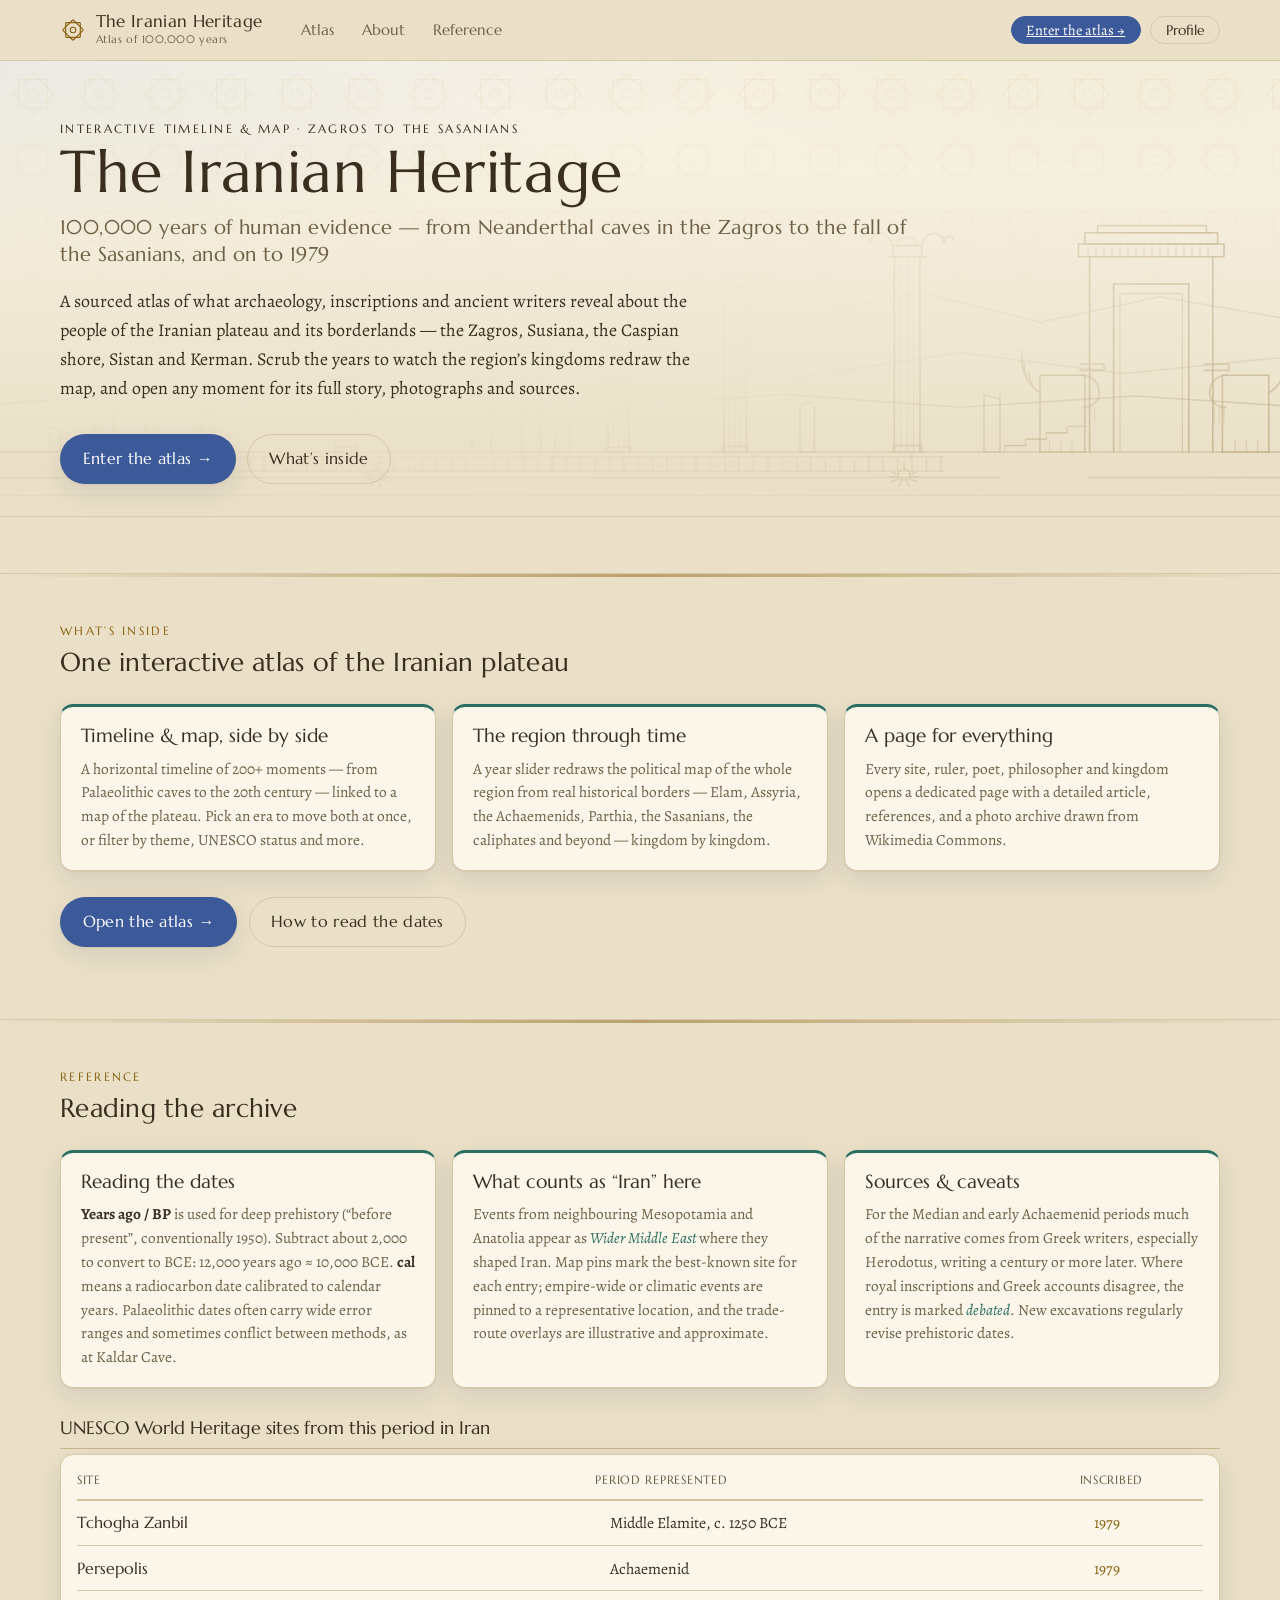
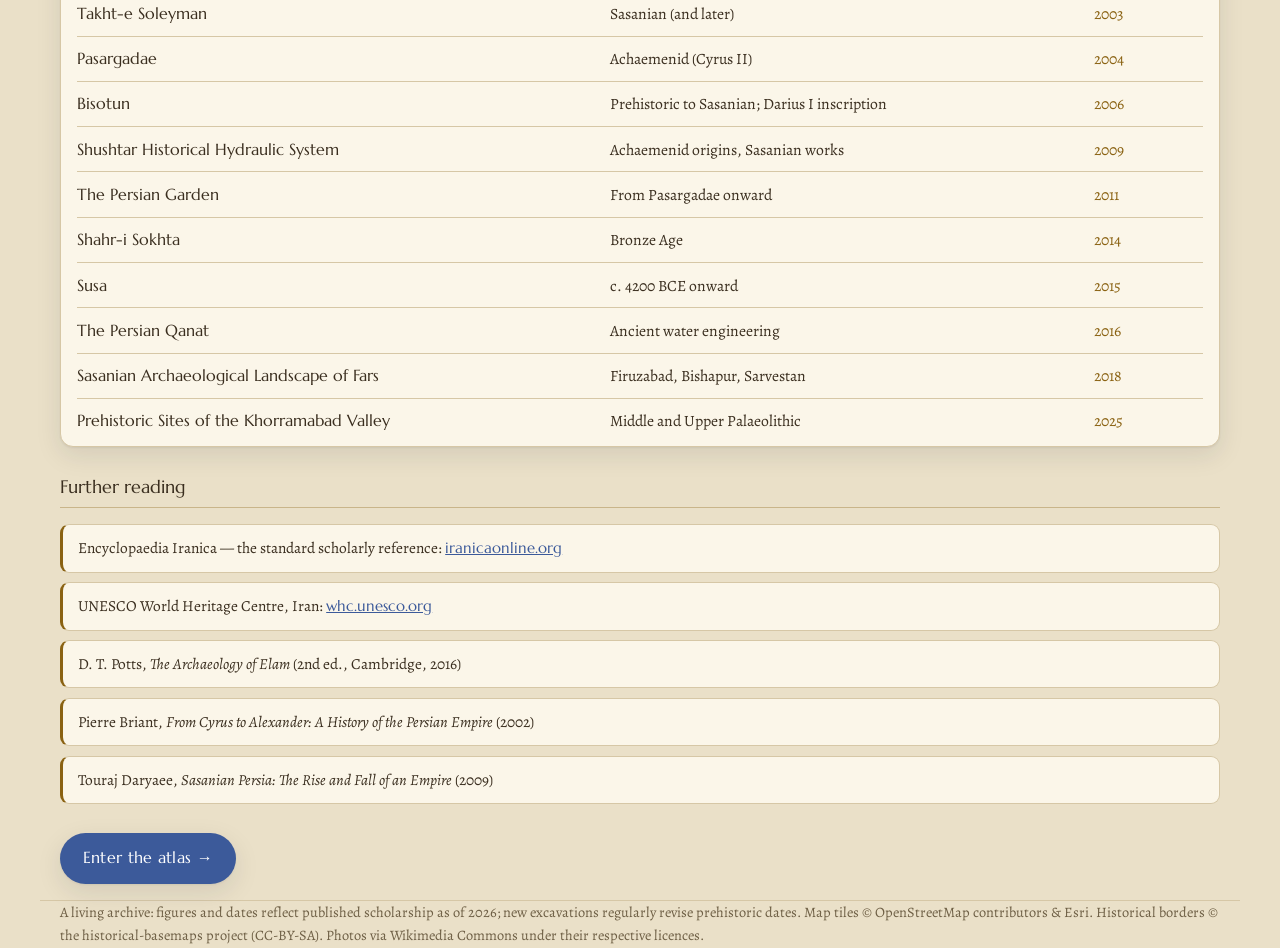
==== index.html @ 5ca14a4f "Declutter the dashboard; make the time scroller a from–to period range - Compact, scrollable era rai" ====
<!DOCTYPE html>
<html lang="en" data-theme="parchment">
<head>
<meta charset="utf-8">
<meta name="viewport" content="width=device-width, initial-scale=1, viewport-fit=cover">
<title>The Iranian Heritage — 100,000 years of human history</title>
<meta name="description" content="The Iranian Heritage: an interactive timeline and map of 100,000 years of human history on the Iranian Plateau, from Neanderthal caves in the Zagros to the fall of the Sasanians and beyond.">
<link rel="preconnect" href="https://fonts.googleapis.com">
<link rel="preconnect" href="https://fonts.gstatic.com" crossorigin>
<link href="https://fonts.googleapis.com/css2?family=Marcellus&family=Alegreya:ital,wght@0,400;0,500;0,700;1,400&display=swap" rel="stylesheet">
<link rel="stylesheet" href="css/style.css?v=6">
<link rel="stylesheet" href="css/redesign.css?v=16">
</head>
<body>
<span id="top"></span>

<!-- ============================ Masthead ============================ -->
<header class="masthead">
  <div class="wrap masthead-in">
    <a class="brand" href="#top" aria-label="The Iranian Heritage — home">
      <span class="brand-mark" aria-hidden="true">
        <svg viewBox="0 0 32 32" width="26" height="26"><g fill="none" stroke="currentColor" stroke-width="1.4">
          <rect x="7" y="7" width="18" height="18" rx="1"/>
          <rect x="7" y="7" width="18" height="18" rx="1" transform="rotate(45 16 16)"/>
          <circle cx="16" cy="16" r="3.4"/></g></svg>
      </span>
      <span class="brand-text"><b>The Iranian Heritage</b><em>Atlas of 100,000 years</em></span>
    </a>

    <nav class="masthead-nav" aria-label="Sections">
      <a href="explore.html">Atlas</a>
      <a href="#about">About</a>
      <a href="#reference">Reference</a>
    </nav>

    <div class="masthead-tools">
      <a class="iconbtn" href="explore.html">Enter the atlas →</a>
      <button type="button" class="iconbtn ghost2" id="btnProfile" title="Theme &amp; settings">Profile</button>
    </div>
  </div>
</header>

<!-- ============================ Hero ============================ -->
<header class="hero hero-landing">
  <div class="hero-motif" aria-hidden="true"></div>
  <div class="hero-skyline" aria-hidden="true"></div>
  <div class="wrap hero-in">
    <p class="eyebrow">Interactive timeline &amp; map · Zagros to the Sasanians</p>
    <h1 class="hero-title">The Iranian Heritage<span>100,000 years of human evidence — from Neanderthal caves in the Zagros to the fall of the Sasanians, and on to 1979</span></h1>
    <p class="hero-lead">A sourced atlas of what archaeology, inscriptions and ancient writers reveal about the people of the Iranian plateau and its borderlands — the Zagros, Susiana, the Caspian shore, Sistan and Kerman. Scrub the years to watch the region’s kingdoms redraw the map, and open any moment for its full story, photographs and sources.</p>

    <div class="hero-cta">
      <a class="cta primary" href="explore.html">Enter the atlas →</a>
      <a class="cta ghost" href="#about">What’s inside</a>
    </div>
  </div>
</header>

<!-- ============================ About / highlights ============================ -->
<section class="reference notes" id="about">
  <div class="wrap">
    <p class="eyebrow">What’s inside</p>
    <h2 class="section-title">One interactive atlas of the Iranian plateau</h2>

    <div class="ref-grid">
      <article class="ref-card">
        <h3>Timeline &amp; map, side by side</h3>
        <p>A horizontal timeline of 200+ moments — from Palaeolithic caves to the 20th century — linked to a map of the plateau. Pick an era to move both at once, or filter by theme, UNESCO status and more.</p>
      </article>
      <article class="ref-card">
        <h3>The region through time</h3>
        <p>A year slider redraws the political map of the whole region from real historical borders — Elam, Assyria, the Achaemenids, Parthia, the Sasanians, the caliphates and beyond — kingdom by kingdom.</p>
      </article>
      <article class="ref-card">
        <h3>A page for everything</h3>
        <p>Every site, ruler, poet, philosopher and kingdom opens a dedicated page with a detailed article, references, and a photo archive drawn from Wikimedia Commons.</p>
      </article>
    </div>

    <div class="hero-cta" style="margin-top:1.6rem">
      <a class="cta primary" href="explore.html">Open the atlas →</a>
      <a class="cta ghost" href="#reference">How to read the dates</a>
    </div>
  </div>
</section>

<!-- ============================ Reference (texts) ============================ -->
<section class="reference notes" id="reference">
  <div class="wrap">
    <p class="eyebrow">Reference</p>
    <h2 class="section-title">Reading the archive</h2>

    <div class="ref-grid">
      <article class="ref-card">
        <h3>Reading the dates</h3>
        <p><strong>Years ago / BP</strong> is used for deep prehistory (“before present”, conventionally 1950). Subtract about 2,000 to convert to BCE: 12,000 years ago ≈ 10,000 BCE. <strong>cal</strong> means a radiocarbon date calibrated to calendar years. Palaeolithic dates often carry wide error ranges and sometimes conflict between methods, as at Kaldar Cave.</p>
      </article>
      <article class="ref-card">
        <h3>What counts as “Iran” here</h3>
        <p>Events from neighbouring Mesopotamia and Anatolia appear as <em>Wider Middle East</em> where they shaped Iran. Map pins mark the best-known site for each entry; empire-wide or climatic events are pinned to a representative location, and the trade-route overlays are illustrative and approximate.</p>
      </article>
      <article class="ref-card">
        <h3>Sources &amp; caveats</h3>
        <p>For the Median and early Achaemenid periods much of the narrative comes from Greek writers, especially Herodotus, writing a century or more later. Where royal inscriptions and Greek accounts disagree, the entry is marked <em>debated</em>. New excavations regularly revise prehistoric dates.</p>
      </article>
    </div>

    <h3 class="ref-subhead">UNESCO World Heritage sites from this period in Iran</h3>
    <div class="table-scroll">
    <table>
      <thead><tr><th>Site</th><th>Period represented</th><th>Inscribed</th></tr></thead>
      <tbody>
        <tr><td>Tchogha Zanbil</td><td>Middle Elamite, c. 1250 BCE</td><td>1979</td></tr>
        <tr><td>Persepolis</td><td>Achaemenid</td><td>1979</td></tr>
        <tr><td>Takht-e Soleyman</td><td>Sasanian (and later)</td><td>2003</td></tr>
        <tr><td>Pasargadae</td><td>Achaemenid (Cyrus II)</td><td>2004</td></tr>
        <tr><td>Bisotun</td><td>Prehistoric to Sasanian; Darius I inscription</td><td>2006</td></tr>
        <tr><td>Shushtar Historical Hydraulic System</td><td>Achaemenid origins, Sasanian works</td><td>2009</td></tr>
        <tr><td>The Persian Garden</td><td>From Pasargadae onward</td><td>2011</td></tr>
        <tr><td>Shahr-i Sokhta</td><td>Bronze Age</td><td>2014</td></tr>
        <tr><td>Susa</td><td>c. 4200 BCE onward</td><td>2015</td></tr>
        <tr><td>The Persian Qanat</td><td>Ancient water engineering</td><td>2016</td></tr>
        <tr><td>Sasanian Archaeological Landscape of Fars</td><td>Firuzabad, Bishapur, Sarvestan</td><td>2018</td></tr>
        <tr><td>Prehistoric Sites of the Khorramabad Valley</td><td>Middle and Upper Palaeolithic</td><td>2025</td></tr>
      </tbody>
    </table>
    </div>

    <h3 class="ref-subhead">Further reading</h3>
    <ul class="reading-list">
      <li>Encyclopaedia Iranica — the standard scholarly reference: <a href="https://www.iranicaonline.org" target="_blank" rel="noopener">iranicaonline.org</a></li>
      <li>UNESCO World Heritage Centre, Iran: <a href="https://whc.unesco.org/en/statesparties/ir" target="_blank" rel="noopener">whc.unesco.org</a></li>
      <li>D. T. Potts, <em>The Archaeology of Elam</em> (2nd ed., Cambridge, 2016)</li>
      <li>Pierre Briant, <em>From Cyrus to Alexander: A History of the Persian Empire</em> (2002)</li>
      <li>Touraj Daryaee, <em>Sasanian Persia: The Rise and Fall of an Empire</em> (2009)</li>
    </ul>

    <div class="hero-cta" style="margin-top:1.8rem">
      <a class="cta primary" href="explore.html">Enter the atlas →</a>
    </div>
  </div>
</section>

<footer class="wrap">A living archive: figures and dates reflect published scholarship as of 2026; new excavations regularly revise prehistoric dates. Map tiles © OpenStreetMap contributors &amp; Esri. Historical borders © the historical-basemaps project (CC-BY-SA). Photos via Wikimedia Commons under their respective licences.</footer>

<!-- Profile: theme & settings (full account / content tools live in the atlas) -->
<div class="profile" id="profile" hidden role="dialog" aria-modal="true" aria-label="Theme and settings">
  <div class="profile-bar">
    <div class="profile-title">Theme &amp; settings</div>
    <button type="button" class="fp-x" id="profileClose" aria-label="Close">×</button>
  </div>
  <div class="profile-scroll">
    <div class="profile-doc">
      <section class="profile-card">
        <h3>Appearance</h3>
        <p class="profile-sub">Choose how the atlas looks. Your choice is saved in this browser and shared with the atlas.</p>
        <div class="seg themeseg" id="themeSeg" role="group" aria-label="Theme">
          <button type="button" data-theme="parchment" aria-pressed="true" title="Warm parchment">Paper</button>
          <button type="button" data-theme="light" aria-pressed="false" title="Light">Light</button>
          <button type="button" data-theme="dark" aria-pressed="false" title="Dark">Dark</button>
          <button type="button" data-theme="auto" aria-pressed="false" title="Match system">Auto</button>
        </div>
      </section>
      <section class="profile-card">
        <h3>Your account &amp; content</h3>
        <p class="profile-sub">Signing in, adding events and managing your content all happen inside the interactive atlas.</p>
        <div class="profile-actions"><a class="iconbtn" href="explore.html">Open the atlas →</a></div>
      </section>
    </div>
  </div>
</div>

<script src="js/theme.js?v=1"></script>
<script>
/* landing profile overlay: open/close only (theme is handled by theme.js) */
(function(){
  var p=document.getElementById("profile"); if(!p)return;
  function open(){p.hidden=false;document.body.style.overflow="hidden";requestAnimationFrame(function(){p.classList.add("show");});}
  function close(){p.classList.remove("show");document.body.style.overflow="";setTimeout(function(){p.hidden=true;},220);}
  var b=document.getElementById("btnProfile"); if(b)b.addEventListener("click",open);
  var x=document.getElementById("profileClose"); if(x)x.addEventListener("click",close);
  document.addEventListener("keydown",function(e){if(!p.hidden&&e.key==="Escape")close();});
})();
</script>
</body>
</html>
---- css/style.css ----
/* ============================================================
   histoviz — styles
   Themes: light (default) · dark · parchment · auto (system)
   ============================================================ */
:root{
  --bg:#EDF0F1; --surface:#F8FAFA; --surface2:#FFFFFF; --ink:#18223A; --muted:#4F5A72;
  --lapis:#23408E; --turq:#146F70; --gold:#8A6212; --rule:#C6CED4; --debate:#8C3A2B;
  --display:"Marcellus","Trajan Pro","Palatino Linotype",Palatino,Georgia,serif;
  --body:"Alegreya","Iowan Old Style","Palatino Linotype",Georgia,serif;
  --shadow:0 6px 24px rgba(24,34,58,.14);
  --panelw:min(440px,92vw);
  box-sizing:border-box;
  padding-top:env(safe-area-inset-top,0px);
  padding-bottom:env(safe-area-inset-bottom,0px);
}
:root[data-theme="dark"]{
  --bg:#0F1522; --surface:#161E2E; --surface2:#1D283B; --ink:#E4E8EF; --muted:#A3AEC2;
  --lapis:#8EA7EE; --turq:#5CC6BE; --gold:#DDB45E; --rule:#2A3448; --debate:#E8907C;
  --shadow:0 6px 24px rgba(0,0,0,.5);
}
:root[data-theme="parchment"]{
  --bg:#EAE0C8; --surface:#F5EEDC; --surface2:#FBF6E9; --ink:#3A2E1F; --muted:#6E5F45;
  --lapis:#3C5A9A; --turq:#2A6E62; --gold:#8A6212; --rule:#D6C7A6; --debate:#9C4326;
  --shadow:0 6px 24px rgba(74,58,32,.22);
}
@media (prefers-color-scheme: dark){
  :root[data-theme="auto"], :root:not([data-theme]){
    --bg:#0F1522; --surface:#161E2E; --surface2:#1D283B; --ink:#E4E8EF; --muted:#A3AEC2;
    --lapis:#8EA7EE; --turq:#5CC6BE; --gold:#DDB45E; --rule:#2A3448; --debate:#E8907C;
    --shadow:0 6px 24px rgba(0,0,0,.5);
  }
}
*,*::before,*::after{box-sizing:inherit}
html{scroll-behavior:smooth}
@media (prefers-reduced-motion: reduce){html{scroll-behavior:auto}*{transition:none !important}}
body{margin:0;background:var(--bg);color:var(--ink);font-family:var(--body);font-size:1.05rem;line-height:1.6}
a{color:var(--lapis)}
:focus-visible{outline:3px solid var(--turq);outline-offset:2px}
.wrap{max-width:1180px;margin:0 auto;padding:0 1.25rem}
[hidden]{display:none !important}

/* ---------- top bar ---------- */
.topbar{display:flex;align-items:center;gap:1rem;justify-content:space-between;padding:.9rem 0 .3rem}
.brand{font-family:var(--display);font-size:1.05rem;letter-spacing:.04em;color:var(--muted)}
.brand b{color:var(--ink);font-weight:400}
.top-actions{display:flex;align-items:center;gap:.5rem}
.seg{display:inline-flex;border:1px solid var(--rule);border-radius:999px;overflow:hidden;background:var(--surface)}
.seg button{font:inherit;font-size:.85rem;border:0;background:none;color:var(--ink);padding:.3rem .7rem;cursor:pointer;line-height:1}
.seg button[aria-pressed="true"]{background:var(--ink);color:var(--bg)}
.seg.icons button{padding:.35rem .55rem;font-size:1rem}

/* ---------- hero ---------- */
header.hero{padding:1rem 0 1rem}
.hero h1{font-family:var(--display);font-weight:400;font-size:clamp(2rem,5.2vw,3.4rem);line-height:1.04;margin:0 0 .4rem;letter-spacing:.01em}
.hero h1 span{display:block;font-size:.4em;color:var(--muted);margin-top:.5rem;letter-spacing:.02em}
.hero p{max-width:72ch;margin:.7rem 0 0;color:var(--ink)}
.hint{margin-top:.8rem;font-size:.95rem;color:var(--muted)}
.hint b{color:var(--turq);font-weight:400;font-family:var(--display)}

/* ---------- ribbon ---------- */
.ribbon-block{margin:1.4rem 0 .25rem}
.ribbon-top{display:flex;justify-content:space-between;align-items:baseline;gap:1rem;flex-wrap:wrap;margin-bottom:.5rem}
.ribbon-top h2{font-family:var(--display);font-weight:400;font-size:1.15rem;margin:0}
.ribbon{display:flex;height:54px;border-radius:6px;overflow:hidden;gap:2px;background:var(--rule)}
.ribbon button{border:0;padding:0 .4rem;color:#fff;font-family:var(--display);font-size:.8rem;line-height:1.15;cursor:pointer;min-width:3px;overflow:hidden;text-align:left;transition:flex-basis .6s ease}
.ribbon button .lbl{display:block;white-space:normal}
.ribbon button .yrs{display:block;font-family:var(--body);font-size:.7rem;opacity:.85}
.ribbon.true .narrow .lbl,.ribbon.true .narrow .yrs{visibility:hidden}
.ribbon-note{font-size:.92rem;color:var(--muted);margin:.45rem 0 0;min-height:1.4em}

/* ---------- controls ---------- */
.controls{position:sticky;top:0;z-index:600;background:var(--bg);padding:.7rem 0 .6rem;border-bottom:1px solid var(--rule);padding-top:calc(.7rem + env(safe-area-inset-top,0px))}
.controls .wrap{display:flex;flex-wrap:wrap;gap:.6rem;align-items:center}
.search{flex:1 1 220px;font:inherit;font-size:1rem;padding:.45rem .8rem;border:1px solid var(--rule);border-radius:6px;background:var(--surface);color:var(--ink)}
.chips{display:flex;flex-wrap:wrap;gap:.35rem}
.chip{font:inherit;font-size:.88rem;padding:.25rem .7rem;border-radius:999px;border:1px solid var(--rule);background:var(--surface);color:var(--ink);cursor:pointer}
.chip[aria-pressed="false"]{opacity:.5;text-decoration:line-through}
.chip i{display:inline-block;width:.6rem;height:.6rem;border-radius:50%;margin-right:.35rem;vertical-align:.05em}
.chip.flag[aria-pressed="true"]{background:var(--ink);color:var(--bg)}
.chip.flag.unesco[aria-pressed="true"]{background:var(--turq);color:#fff;border-color:var(--turq)}
.chip.flag.debate[aria-pressed="true"]{background:var(--debate);color:#fff;border-color:var(--debate)}
.count{font-size:.9rem;color:var(--muted);margin-left:auto}

/* ---------- stage: map + timeline ---------- */
.stage{margin:1rem auto 0}
.mapwrap{position:relative;height:clamp(360px,54vh,680px);border-radius:12px;overflow:hidden;border:1px solid var(--rule);box-shadow:var(--shadow)}
#map{position:absolute;inset:0;background:var(--surface)}
#map.map-dark .leaflet-tile-pane{filter:invert(1) hue-rotate(180deg) brightness(.92) contrast(.9)}
#map.map-parchment .leaflet-tile-pane{filter:sepia(.55) saturate(.75) brightness(1.03) contrast(.96)}
.leaflet-container{font-family:var(--body);background:var(--surface)}
.leaflet-popup-content{font-family:var(--body);font-size:.95rem;line-height:1.35}
.leaflet-popup-content b{font-family:var(--display);font-weight:400;font-size:1.02rem}
.leaflet-bar a{background:var(--surface2);color:var(--ink);border-color:var(--rule)}

/* cluster icons */
.hv-cluster{background:transparent}
.hv-cluster div{width:34px;height:34px;border-radius:50%;display:flex;align-items:center;justify-content:center;
  font-family:var(--display);font-size:.85rem;color:#fff;background:rgba(35,64,142,.85);border:2px solid #fff;box-shadow:0 1px 4px rgba(0,0,0,.4)}

/* map layer toggle box */
.map-layers{position:absolute;left:10px;top:10px;z-index:500;background:var(--surface2);border:1px solid var(--rule);
  border-radius:8px;box-shadow:var(--shadow);padding:.4rem .55rem;font-size:.82rem;max-width:60%}
.map-layers h4{margin:.1rem 0 .3rem;font-family:var(--display);font-weight:400;font-size:.82rem;color:var(--muted);letter-spacing:.03em}
.map-layers label{display:flex;align-items:center;gap:.4rem;cursor:pointer;padding:.12rem 0;white-space:nowrap}
.map-layers input{accent-color:var(--lapis)}
.map-layers .swatch{width:1.1rem;height:0;border-top-width:3px;border-top-style:solid;display:inline-block}

/* ---------- horizontal timeline (3D stage) ---------- */
.tl-scroll{margin-top:1rem;height:clamp(430px,56vh,700px);overflow-x:auto;overflow-y:hidden;
  border:1px solid var(--rule);border-radius:12px;scrollbar-color:var(--rule) transparent;
  perspective:1400px;perspective-origin:50% 50%;cursor:grab;
  background:
    radial-gradient(120% 90% at 50% 0%, color-mix(in srgb,var(--surface2) 88%,transparent), transparent 60%),
    radial-gradient(130% 120% at 50% 120%, color-mix(in srgb,var(--lapis) 12%,transparent), transparent 55%),
    var(--surface)}
.tl-scroll.grabbing{cursor:grabbing}
.tl-track{position:relative;height:100%;display:flex;align-items:stretch;min-width:100%;width:max-content;
  transform-style:preserve-3d;
  background:linear-gradient(90deg,transparent,var(--rule) 8%,var(--rule) 92%,transparent) left center/100% 2px no-repeat}
.tl-era{display:flex;height:100%;position:relative;transform-style:preserve-3d}
.tl-era-tab{flex:0 0 48px;display:flex;align-items:center;justify-content:center;color:#fff;
  font-family:var(--display);writing-mode:vertical-rl;transform:rotate(180deg);text-align:center;
  padding:.6rem .2rem;letter-spacing:.03em;font-size:.98rem;position:relative;z-index:3;line-height:1.1;
  background-image:linear-gradient(180deg,rgba(255,255,255,.18),rgba(0,0,0,.12));box-shadow:2px 0 10px rgba(0,0,0,.18)}
.tl-item{position:relative;flex:0 0 266px;height:100%;transform-style:preserve-3d}
.tl-item::after{content:"";position:absolute;left:50%;transform:translateX(-50%);width:2px;
  background:linear-gradient(var(--accent,var(--rule)),transparent);z-index:1}
.tl-item[data-side="up"]::after{bottom:calc(50% + 7px);height:26px}
.tl-item[data-side="down"]::after{top:calc(50% + 7px);height:26px}
.tl-dot{position:absolute;left:50%;top:50%;transform:translate(-50%,-50%);width:16px;height:16px;
  border-radius:50%;border:2px solid var(--surface2);z-index:4;cursor:pointer;padding:0;
  box-shadow:0 2px 6px rgba(0,0,0,.35);transition:transform .2s cubic-bezier(.34,1.56,.64,1),box-shadow .2s ease}
.tl-dot.has-media::after{content:"";position:absolute;inset:-6px;border-radius:50%;
  border:2px solid var(--accent,var(--gold));opacity:.55;animation:pulse 2.6s ease-out infinite}
@keyframes pulse{0%{transform:scale(.7);opacity:.6}70%{transform:scale(1.35);opacity:0}100%{opacity:0}}
.tl-date{position:absolute;left:50%;transform:translateX(-50%);font-family:var(--display);font-size:.82rem;
  color:var(--muted);white-space:nowrap;z-index:2;padding:0 6px;
  background:color-mix(in srgb,var(--surface) 80%,transparent);border-radius:4px}
.tl-item[data-side="up"] .tl-date{top:calc(50% + 11px)}
.tl-item[data-side="down"] .tl-date{bottom:calc(50% + 11px)}
.tl-card{position:absolute;left:14px;right:14px;background:var(--surface2);border:1px solid var(--rule);
  border-radius:11px;padding:.7rem .8rem;cursor:pointer;overflow:hidden;transform-origin:center;
  box-shadow:0 6px 16px rgba(0,0,0,.12),0 1px 2px rgba(0,0,0,.08);
  opacity:0;transform:translateZ(-90px) translateY(var(--enterY,14px)) rotateX(var(--enterRX,8deg));
  transition:opacity .5s ease,transform .45s cubic-bezier(.22,1,.36,1),border-color .2s ease,box-shadow .3s ease}
.tl-card::before{content:"";position:absolute;left:0;top:0;bottom:0;width:4px;background:var(--accent,var(--ink))}
.tl-item.in .tl-card{opacity:1;transform:translateZ(0) translateY(0) rotateX(0)}
.tl-item[data-side="up"] .tl-card{bottom:calc(50% + 34px);max-height:calc(50% - 46px)}
.tl-item[data-side="down"] .tl-card{top:calc(50% + 34px);max-height:calc(50% - 46px)}
.tl-card h3{font-family:var(--body);font-weight:700;font-size:1.02rem;margin:0 0 .12rem;line-height:1.22;padding-left:.4rem}
.tl-card .place{font-style:italic;color:var(--muted);font-size:.85rem;margin:0 0 .28rem;padding-left:.4rem}
.tl-card p{margin:0 0 .4rem;font-size:.87rem;line-height:1.42;padding-left:.4rem;color:var(--muted);
  display:-webkit-box;-webkit-line-clamp:3;-webkit-box-orient:vertical;overflow:hidden}
.tl-card .tl-tags{display:flex;flex-wrap:wrap;gap:.3rem;padding-left:.4rem}
.tl-item.in:hover{z-index:10}
.tl-item.in:hover .tl-card{border-color:var(--muted);
  transform:translateZ(60px) translateY(-6px) rotateX(-4deg);
  box-shadow:0 26px 46px rgba(0,0,0,.28),0 6px 14px rgba(0,0,0,.16)}
.tl-item.in:hover .tl-dot{transform:translate(-50%,-50%) scale(1.25)}
.tl-item.in.active{z-index:11}
.tl-item.in.active .tl-card{border-color:var(--gold);
  transform:translateZ(80px) translateY(-4px) scale(1.02);
  box-shadow:0 30px 55px rgba(0,0,0,.32),0 0 0 2px color-mix(in srgb,var(--gold) 55%,transparent)}
.tl-item.in.active .tl-dot{transform:translate(-50%,-50%) scale(1.6);
  box-shadow:0 0 0 5px color-mix(in srgb,var(--gold) 45%,transparent),0 2px 8px rgba(0,0,0,.4)}
@media (prefers-reduced-motion: reduce){
  .tl-card{opacity:1;transform:none}
  .tl-dot.has-media::after{animation:none}
  .tl-item.in:hover .tl-card,.tl-item.in.active .tl-card{transform:translateY(-3px)}
}

/* tags */
.tag{font-size:.72rem;padding:.03rem .45rem;border-radius:4px;border:1px solid var(--rule);color:var(--muted);display:inline-block}
.tag.debated{border-color:var(--debate);color:var(--debate)}
.tag.unesco{border-color:var(--turq);color:var(--turq)}
.tag.media{border-color:var(--lapis);color:var(--lapis)}
.empty{padding:2rem 1.4rem;color:var(--muted);align-self:center}

/* ---------- detail panel (read more) ---------- */
.scrim{position:fixed;inset:0;background:rgba(10,14,22,.45);z-index:900;opacity:0;transition:opacity .25s ease}
.scrim.show{opacity:1}
.panel{position:fixed;top:0;right:0;height:100%;width:var(--panelw);max-width:100%;background:var(--surface2);
  z-index:901;box-shadow:-8px 0 30px rgba(0,0,0,.28);transform:translateX(100%);transition:transform .3s ease;
  display:flex;flex-direction:column;border-left:1px solid var(--rule)}
:root[dir="rtl"] .panel{right:auto;left:0;transform:translateX(-100%);border-left:0;border-right:1px solid var(--rule);box-shadow:8px 0 30px rgba(0,0,0,.28)}
.panel.show{transform:translateX(0)}
.panel-head{display:flex;align-items:center;gap:.5rem;padding:.7rem .9rem;border-bottom:1px solid var(--rule);flex:0 0 auto}
.panel-head .nav{display:flex;gap:.3rem;margin-left:auto}
.panel-head button{font:inherit;border:1px solid var(--rule);background:var(--surface);color:var(--ink);
  border-radius:7px;width:2rem;height:2rem;cursor:pointer;display:flex;align-items:center;justify-content:center;font-size:1.1rem}
.panel-head button:hover{background:var(--rule)}
.panel-era{font-family:var(--display);font-size:.85rem;color:#fff;padding:.15rem .6rem;border-radius:999px}
.panel-body{overflow:auto;padding:1rem 1.15rem 2rem;flex:1 1 auto}
.panel-figure{margin:0 0 1rem;border-radius:10px;overflow:hidden;border:1px solid var(--rule);background:var(--surface)}
.panel-figure img{display:block;width:100%;height:auto;max-height:320px;object-fit:cover}
.panel-figure figcaption{font-size:.78rem;color:var(--muted);padding:.4rem .6rem;line-height:1.3}
.panel-date{font-family:var(--display);color:var(--muted);font-size:.95rem}
.panel h2{font-family:var(--display);font-weight:400;font-size:1.6rem;line-height:1.15;margin:.15rem 0 .1rem}
.panel .place{font-style:italic;color:var(--muted);margin:0 0 .5rem}
.panel .tags{display:flex;flex-wrap:wrap;gap:.35rem;margin-bottom:.9rem}
.panel .summary{font-size:1.05rem;margin:0 0 .8rem}
.panel .body p{margin:0 0 .7rem}
.panel .body.pending{color:var(--muted);font-style:italic}
.panel h3{font-family:var(--display);font-weight:400;font-size:1.05rem;color:var(--muted);letter-spacing:.02em;
  margin:1.3rem 0 .4rem;border-bottom:1px solid var(--rule);padding-bottom:.2rem}
.refs{list-style:none;margin:0;padding:0}
.refs li{margin:0 0 .4rem;font-size:.95rem;line-height:1.35;padding-left:1.1rem;position:relative}
.refs li::before{content:"›";position:absolute;left:.2rem;color:var(--muted)}
.related{display:flex;flex-wrap:wrap;gap:.4rem}
.rel-chip{font:inherit;font-size:.85rem;text-align:left;border:1px solid var(--rule);background:var(--surface);
  color:var(--ink);border-radius:8px;padding:.3rem .55rem;cursor:pointer;display:flex;gap:.4rem;align-items:center;max-width:100%}
.rel-chip i{width:.55rem;height:.55rem;border-radius:50%;flex:0 0 auto}
.rel-chip span{overflow:hidden;text-overflow:ellipsis;white-space:nowrap}
.panel-actions{display:flex;gap:.5rem;flex-wrap:wrap;margin-top:.6rem}
.btn{font:inherit;font-size:.92rem;border:1px solid var(--rule);background:var(--surface);color:var(--ink);
  border-radius:8px;padding:.4rem .8rem;cursor:pointer}
.btn.primary{background:var(--lapis);color:#fff;border-color:var(--lapis)}

/* ---------- notes ---------- */
.notes{border-top:1px solid var(--rule);margin-top:3rem;padding-top:2rem}
.notes h2{font-family:var(--display);font-weight:400;font-size:1.6rem;margin:0 0 .6rem}
.notes h3{font-size:1.1rem;margin:1.6rem 0 .3rem}
.notes p,.notes li{max-width:70ch}
.table-scroll{overflow-x:auto}
table{border-collapse:collapse;min-width:520px;font-size:.98rem}
th,td{text-align:left;padding:.35rem .8rem .35rem 0;border-bottom:1px solid var(--rule);vertical-align:top}
th{font-family:var(--display);font-weight:400;color:var(--muted)}
footer{padding:2rem 0 3rem;color:var(--muted);font-size:.92rem}

/* ---------- responsive ---------- */
@media (max-width:640px){
  .ribbon{height:48px}
  .ribbon button{font-size:.68rem;padding:0 .2rem}
  .ribbon button .yrs{display:none}
  .tl-item{flex-basis:220px}
  .panel{--panelw:100vw}
  .map-layers{font-size:.78rem;max-width:52%}
}

/* ---------- admin: button, modal, toast ---------- */
.iconbtn{font:inherit;font-size:.9rem;border:1px solid var(--lapis);background:var(--lapis);color:#fff;
  border-radius:999px;padding:.35rem .9rem;cursor:pointer;line-height:1;white-space:nowrap}
.iconbtn:hover{filter:brightness(1.08)}
.btn.ghost{background:transparent}

.modal{position:fixed;z-index:951;top:50%;left:50%;transform:translate(-50%,-50%) scale(.96);
  width:min(560px,94vw);max-height:90vh;overflow:auto;background:var(--surface2);border:1px solid var(--rule);
  border-radius:14px;box-shadow:0 30px 70px rgba(0,0,0,.4);opacity:0;transition:opacity .2s ease,transform .2s ease}
.modal.show{opacity:1;transform:translate(-50%,-50%) scale(1)}
#admScrim{z-index:950;background:rgba(10,14,22,.55)}
.modal-head{display:flex;align-items:center;justify-content:space-between;gap:1rem;padding:.9rem 1.1rem;
  border-bottom:1px solid var(--rule);position:sticky;top:0;background:var(--surface2);z-index:2}
.modal-head h2{font-family:var(--display);font-weight:400;font-size:1.4rem;margin:0}
.modal-head button{border:0;background:none;color:var(--muted);font-size:1.5rem;line-height:1;cursor:pointer;padding:.1rem .4rem;border-radius:6px}
.modal-head button:hover{background:var(--rule)}
.modal-body{padding:1rem 1.1rem;display:flex;flex-direction:column;gap:.7rem}
.modal-body label{display:flex;flex-direction:column;gap:.25rem;font-size:.9rem;color:var(--muted)}
.modal-body label.check{flex-direction:row;align-items:center;gap:.5rem}
.modal-body .opt{color:var(--muted);opacity:.75;font-size:.82rem}
.modal-body input,.modal-body select,.modal-body textarea{font:inherit;font-size:1rem;color:var(--ink);
  background:var(--surface);border:1px solid var(--rule);border-radius:8px;padding:.5rem .65rem;width:100%}
.modal-body textarea{resize:vertical;line-height:1.4}
.grid2{display:grid;grid-template-columns:1fr 1fr;gap:.7rem}
.modal-actions{display:flex;gap:.5rem;flex-wrap:wrap;margin-top:.4rem;position:sticky;bottom:0;
  background:var(--surface2);padding-top:.6rem}
.modal-list{padding:0 1.1rem 1.1rem}
.modal-list:empty{display:none}
.adm-row{display:flex;align-items:center;gap:.6rem;padding:.4rem .2rem;border-top:1px solid var(--rule);font-size:.92rem}
.adm-row .yr{font-family:var(--display);color:var(--muted);min-width:5.5rem}
.adm-row .ti{flex:1 1 auto;overflow:hidden;text-overflow:ellipsis;white-space:nowrap}
.adm-row button{font:inherit;font-size:.82rem;border:1px solid var(--rule);background:var(--surface);
  color:var(--ink);border-radius:6px;padding:.2rem .55rem;cursor:pointer}
.adm-hint{font-size:.85rem;color:var(--muted);margin:.2rem 0 .6rem}

.toast{position:fixed;left:50%;bottom:24px;transform:translateX(-50%);z-index:1000;
  background:var(--ink);color:var(--bg);padding:.6rem 1rem;border-radius:999px;font-size:.92rem;
  box-shadow:var(--shadow);max-width:90vw}

@media (max-width:520px){.grid2{grid-template-columns:1fr}}

/* auth */
.iconbtn.ghost2{background:transparent;color:var(--ink);border-color:var(--rule)}
.iconbtn.ghost2:hover{background:var(--rule);filter:none}
.userchip{font-size:.88rem;color:var(--muted);padding:.32rem .7rem;border:1px solid var(--rule);
  border-radius:999px;background:var(--surface);white-space:nowrap}
.modal.small{width:min(400px,94vw)}
.auth-note{font-size:.8rem;color:var(--muted);margin:.7rem 0 0;line-height:1.45}
.adm-row select{font:inherit;font-size:.85rem;padding:.15rem .4rem;border:1px solid var(--rule);
  border-radius:6px;background:var(--surface);color:var(--ink);width:auto}
.adm-row em{font-style:normal;color:var(--turq);font-size:.82rem}

/* RTL */
:root[dir="rtl"] body{direction:rtl}
:root[dir="rtl"] .count{margin-left:0;margin-right:auto}
:root[dir="rtl"] .tl-card{padding-left:.7rem;padding-right:.7rem}
:root[dir="rtl"] .tl-card h3,:root[dir="rtl"] .tl-card .place,:root[dir="rtl"] .tl-card p,:root[dir="rtl"] .tl-card .tl-tags{padding-left:0;padding-right:.4rem}
:root[dir="rtl"] .tl-card::before{left:auto;right:0}

/* ============================================================
   v6 — richer ribbon, explore bar, full-page, map-of-time, 3D
   ============================================================ */

/* richer era ribbon (Jump to an era) */
.ribbon{height:auto;min-height:72px;gap:5px;background:transparent;border-radius:0;overflow:visible}
.ribbon button{position:relative;display:flex;align-items:center;gap:.5rem;padding:.5rem .6rem;border-radius:11px;
  color:#fff;overflow:hidden;text-align:left;min-width:3px;
  background:linear-gradient(157deg,color-mix(in srgb,var(--erc) 96%,#fff 6%),color-mix(in srgb,var(--erc) 60%,#000 24%));
  box-shadow:0 3px 10px rgba(0,0,0,.18),inset 0 1px 0 rgba(255,255,255,.28);
  transition:transform .18s ease,box-shadow .18s ease,flex-basis .6s ease}
.ribbon button::after{content:"";position:absolute;inset:0;background:linear-gradient(180deg,rgba(255,255,255,.22),transparent 45%);pointer-events:none}
.ribbon button:hover{transform:translateY(-3px);box-shadow:0 12px 24px rgba(0,0,0,.3),inset 0 1px 0 rgba(255,255,255,.35)}
.ribbon .er-ic{font-size:1.2rem;flex:0 0 auto;filter:drop-shadow(0 1px 1px rgba(0,0,0,.45))}
.ribbon .er-txt{display:flex;flex-direction:column;min-width:0;flex:1 1 auto;z-index:1}
.ribbon .lbl{font-family:var(--display);font-size:.92rem;line-height:1.08;white-space:normal}
.ribbon .yrs{font-family:var(--body);font-size:.7rem;opacity:.92;white-space:nowrap;overflow:hidden;text-overflow:ellipsis}
.ribbon .er-n{flex:0 0 auto;font-size:.72rem;background:rgba(0,0,0,.3);border-radius:999px;padding:.06rem .45rem;z-index:1}
.ribbon.true .narrow{padding:.3rem}
.ribbon.true .narrow .er-txt,.ribbon.true .narrow .er-n{display:none}
@media (max-width:640px){.ribbon .yrs,.ribbon .er-n{display:none}.ribbon button{padding:.4rem}}

/* explore bar */
.view-bar{display:flex;align-items:center;gap:.6rem;margin-top:1rem;flex-wrap:wrap}
.vb-label{font-family:var(--display);color:var(--muted);letter-spacing:.06em;font-size:.9rem}
.vb-btn{font:inherit;font-size:.95rem;border:1px solid var(--rule);background:var(--surface);color:var(--ink);
  border-radius:999px;padding:.45rem 1rem;cursor:pointer;transition:transform .15s,box-shadow .15s,background .15s}
.vb-btn:hover{transform:translateY(-2px);box-shadow:var(--shadow);background:var(--surface2)}

/* shared full-screen shells */
.fullpage,.mapoftime,.scene3d{position:fixed;inset:0;z-index:1200;background:var(--bg);display:flex;flex-direction:column;overflow:hidden}
.fp-x{border:1px solid var(--rule);background:var(--surface);color:var(--ink);border-radius:8px;width:2.1rem;height:2.1rem;font-size:1.2rem;cursor:pointer}
.fp-x:hover{background:var(--rule)}

/* full-page reader */
.fp-bar{display:flex;align-items:center;gap:1rem;padding:.7rem 1rem;border-bottom:1px solid var(--rule);background:var(--surface);flex:0 0 auto}
.fp-back{font:inherit;border:1px solid var(--rule);background:var(--surface2);color:var(--ink);border-radius:8px;padding:.4rem .8rem;cursor:pointer}
.fp-crumb{font-family:var(--display);color:var(--muted)}
.fp-actions{margin-left:auto;display:flex;gap:.5rem;align-items:center}
.fp-scroll{overflow:auto;flex:1 1 auto}
.fp-doc{max-width:860px;margin:0 auto;padding:0 0 4rem}
.fp-hero{min-height:min(46vh,400px);background-size:cover;background-position:center;display:flex;align-items:flex-end;color:#fff}
.fp-hero.nohero{background:linear-gradient(135deg,var(--surface2),var(--rule));min-height:180px;color:var(--ink)}
.fp-hero-in{padding:1.8rem 1.4rem;width:100%}
.fp-hero h1{font-family:var(--display);font-weight:400;font-size:clamp(2rem,5vw,3.4rem);line-height:1.05;margin:.3rem 0 .2rem;text-shadow:0 2px 14px rgba(0,0,0,.5)}
.fp-hero .fp-date{font-family:var(--display);opacity:.9}
.fp-hero .fp-place{font-style:italic;opacity:.92;margin-bottom:.5rem}
.fp-hero .tags .tag{border-color:rgba(255,255,255,.5);color:#fff}
.fp-hero.nohero .tags .tag{border-color:var(--rule);color:var(--muted)}
.fp-credit{max-width:820px;margin:.5rem auto 0;padding:0 1.4rem;font-size:.78rem;color:var(--muted)}
.fp-lead{max-width:820px;margin:1.2rem auto;padding:0 1.4rem;font-size:1.25rem;line-height:1.5}
.fp-article,.fp-edit{max-width:820px;margin:0 auto;padding:0 1.4rem;font-size:1.08rem;line-height:1.7}
.fp-article p,.fp-edit p{margin:0 0 1rem}
.fp-article h2,.fp-edit h2{font-family:var(--display);font-weight:400;font-size:1.7rem;margin:1.8rem 0 .6rem}
.fp-article blockquote,.fp-edit blockquote{margin:1.2rem 0;padding:.4rem 1.2rem;border-left:3px solid var(--gold);color:var(--muted);font-style:italic}
.fp-article img,.fp-edit img{max-width:100%;height:auto;border-radius:10px;margin:.6rem 0}
.fp-article a{color:var(--lapis)}
.fp-h{max-width:820px;margin:2rem auto .6rem;padding:0 1.4rem;font-family:var(--display);font-weight:400;font-size:1.3rem;color:var(--muted);border-bottom:1px solid var(--rule)}
.fp-gallery{max-width:820px;margin:0 auto;padding:0 1.4rem;display:grid;grid-template-columns:repeat(auto-fill,minmax(180px,1fr));gap:.7rem}
.fp-gallery figure{margin:0;border:1px solid var(--rule);border-radius:10px;overflow:hidden;background:var(--surface)}
.fp-gallery img{width:100%;height:150px;object-fit:cover;display:block}
.fp-gallery figcaption{font-size:.75rem;color:var(--muted);padding:.35rem .5rem}
.fp-doc .refs,.fp-doc .related{max-width:820px;margin:0 auto;padding:0 1.4rem}
.fp-muted{color:var(--muted)}
.fp-savebar{max-width:820px;margin:1.6rem auto 0;padding:0 1.4rem;display:flex;gap:.6rem;flex-wrap:wrap}
/* editor */
.fp-toolbar{position:sticky;top:0;z-index:2;max-width:820px;margin:0 auto 0;padding:.5rem 1.4rem;display:flex;gap:.3rem;flex-wrap:wrap;align-items:center;background:var(--surface);border-top:1px solid var(--rule);border-bottom:1px solid var(--rule)}
.fp-toolbar button{font:inherit;min-width:2rem;height:2rem;border:1px solid var(--rule);background:var(--surface2);color:var(--ink);border-radius:6px;cursor:pointer}
.fp-toolbar button:hover{background:var(--rule)}
.fp-toolbar input,.fp-add input{font:inherit;border:1px solid var(--rule);background:var(--surface2);color:var(--ink);border-radius:6px;padding:.35rem .5rem}
.fp-toolbar #fpUrl{flex:1 1 160px;min-width:120px}
.fp-tsep{width:1px;height:1.4rem;background:var(--rule);margin:0 .2rem}
.fp-edit{min-height:220px;outline:none;border:1px dashed var(--rule);border-radius:10px;padding:1rem 1.4rem;margin-top:1rem}
.fp-add{max-width:820px;margin:.5rem auto;padding:0 1.4rem;display:flex;gap:.4rem;flex-wrap:wrap}
.fp-add input{flex:1 1 140px}
.fp-gal-edit,.fp-ref-edit{max-width:820px;margin:0 auto;padding:0 1.4rem;display:flex;flex-direction:column;gap:.35rem}
.fp-gal-item{display:flex;align-items:center;gap:.6rem;border:1px solid var(--rule);border-radius:8px;padding:.3rem;background:var(--surface)}
.fp-gal-item img{width:44px;height:44px;object-fit:cover;border-radius:6px}
.fp-gal-item span,.fp-ref-row span{flex:1 1 auto;font-size:.85rem;color:var(--muted);overflow:hidden;text-overflow:ellipsis;white-space:nowrap}
.fp-gal-item button,.fp-ref-row button{border:1px solid var(--rule);background:var(--surface2);color:var(--ink);border-radius:6px;cursor:pointer;padding:.15rem .5rem}
.fp-ref-row{display:flex;align-items:center;gap:.6rem;border:1px solid var(--rule);border-radius:8px;padding:.35rem .5rem;background:var(--surface)}

/* map of time */
.mot-bar{display:flex;align-items:center;gap:1rem;padding:.8rem 1.2rem;border-bottom:1px solid var(--rule);background:var(--surface);flex:0 0 auto}
.mot-title{font-family:var(--display);font-size:1.4rem}
.mot-sub{color:var(--muted);font-size:.9rem}
.mot-bar .fp-x{margin-left:auto}
.mot-scroll{overflow:auto;flex:1 1 auto;padding:2rem 1.5rem 4rem}
.mot-stage{position:relative;min-height:100%}
.mot-svg{position:absolute;inset:0;z-index:0;pointer-events:none;overflow:visible}
.mot-flow{position:relative;z-index:1;display:flex;flex-direction:column;gap:2.6rem}
.mot-row{display:flex;justify-content:space-between;gap:1rem}
.mot-row.rev{flex-direction:row-reverse}
.mot-node{flex:1 1 0;min-width:0;max-width:220px;display:flex;flex-direction:column;align-items:center;gap:.25rem;
  background:none;border:0;cursor:pointer;color:var(--ink);text-align:center;padding:0}
.mot-dot{width:46px;height:46px;border-radius:50%;display:flex;align-items:center;justify-content:center;font-size:1.2rem;
  color:#fff;background:var(--c);border:3px solid var(--surface2);box-shadow:0 4px 12px rgba(0,0,0,.28);transition:transform .18s}
.mot-node:hover .mot-dot{transform:scale(1.18)}
.mot-yr{font-family:var(--display);font-size:.82rem;color:var(--muted)}
.mot-ti{font-size:.85rem;line-height:1.25;max-width:20ch;display:-webkit-box;-webkit-line-clamp:2;-webkit-box-orient:vertical;overflow:hidden}

/* 3D constellation */
.scene3d{background:radial-gradient(120% 100% at 50% 0%,#12203a,#070a12)}
.s3-bar{display:flex;align-items:center;gap:1rem;padding:.8rem 1.2rem;color:#fff;position:absolute;top:0;left:0;right:0;z-index:2;
  background:linear-gradient(180deg,rgba(0,0,0,.5),transparent)}
.s3-title{font-family:var(--display);font-size:1.4rem}
.s3-actions{margin-left:auto;display:flex;gap:.5rem}
.s3-hint{position:absolute;top:3.4rem;left:0;right:0;text-align:center;color:rgba(255,255,255,.7);font-size:.85rem;z-index:2;pointer-events:none}
.s3-canvas{position:absolute;inset:0}
.s3-canvas canvas{display:block;cursor:grab}
.s3-fail{display:flex;height:100%;align-items:center;justify-content:center;color:#fff;padding:2rem;text-align:center}
.s3-tip{position:fixed;z-index:3;background:rgba(0,0,0,.8);color:#fff;font-size:.82rem;padding:.3rem .6rem;border-radius:6px;pointer-events:none;max-width:260px}
.s3-card{position:absolute;right:20px;bottom:20px;z-index:3;width:min(360px,84vw);background:var(--surface2);color:var(--ink);
  border:1px solid var(--rule);border-radius:12px;box-shadow:0 20px 50px rgba(0,0,0,.5);padding:1rem 1.1rem}
.s3-card h3{font-family:var(--display);font-weight:400;font-size:1.4rem;margin:.2rem 0 .1rem}
.s3-card .s3-date{font-family:var(--display);color:var(--muted);font-size:.9rem}
.s3-card .s3-place{font-style:italic;color:var(--muted);margin-bottom:.3rem}
.s3-card p{font-size:.95rem;line-height:1.5;margin:.3rem 0 .7rem}
.s3-cardbtns{display:flex;gap:.4rem;align-items:center}
.s3-cardbtns .btn{padding:.35rem .7rem}
.s3-bar .fp-x{background:rgba(255,255,255,.15);color:#fff;border-color:rgba(255,255,255,.3)}
.s3-actions .btn{background:rgba(255,255,255,.15);color:#fff;border-color:rgba(255,255,255,.3)}
---- css/redesign.css ----
/* ============================================================
   The Iranian Heritage — redesign layer (loads after style.css)
   Adds: masthead, hero, unified explorer, reference section and a
   lapis/gold/turquoise visual language. Theme-aware (uses the
   existing --bg/--surface/--ink/--lapis/--gold/--turq variables),
   so it works in light · dark · parchment · auto without changes.
   Nothing here touches the timeline-3D, map, panel or modal internals.
   ============================================================ */
:root{
  --maxw:1200px;
  --masthead-h:60px;
  --r-sm:9px; --r-md:13px; --r-lg:20px;
  --hairline:color-mix(in srgb, var(--gold) 34%, transparent);
  --shadow-1:0 1px 2px rgba(20,28,48,.06), 0 8px 26px rgba(20,28,48,.10);
  --shadow-2:0 18px 48px rgba(20,28,48,.20);
  --tint-lapis:color-mix(in srgb, var(--lapis) 10%, transparent);
  --tint-gold:color-mix(in srgb, var(--gold) 12%, transparent);
  /* Persian eight-point star — two overlaid squares + a centre ring */
  --star:url("data:image/svg+xml,%3Csvg xmlns='http://www.w3.org/2000/svg' width='64' height='64' viewBox='0 0 64 64'%3E%3Cg fill='none' stroke='%23C9A24B' stroke-opacity='0.30' stroke-width='1'%3E%3Crect x='18' y='18' width='28' height='28'/%3E%3Crect x='18' y='18' width='28' height='28' transform='rotate(45 32 32)'/%3E%3Ccircle cx='32' cy='32' r='5'/%3E%3C/g%3E%3C/svg%3E");
}
:root[data-theme="dark"]{ --shadow-1:0 1px 2px rgba(0,0,0,.4), 0 10px 30px rgba(0,0,0,.45); --shadow-2:0 22px 55px rgba(0,0,0,.6); }

html{scroll-behavior:smooth;scroll-padding-top:calc(var(--masthead-h) + 14px)}
.wrap{max-width:var(--maxw)}

/* shared little primitives ------------------------------------------------ */
.eyebrow{font-family:var(--display);text-transform:uppercase;letter-spacing:.2em;
  font-size:.72rem;color:var(--gold);margin:0 0 .5rem}
.section-title{font-family:var(--display);font-weight:400;line-height:1.08;margin:0;
  font-size:clamp(1.55rem,3.2vw,2.2rem);letter-spacing:.01em}

/* ============================ Masthead ============================ */
.masthead{position:sticky;top:0;z-index:800;
  background:color-mix(in srgb, var(--bg) 80%, transparent);
  -webkit-backdrop-filter:saturate(1.3) blur(12px); backdrop-filter:saturate(1.3) blur(12px);
  border-bottom:1px solid var(--rule); padding-top:env(safe-area-inset-top,0px)}
.masthead-in{min-height:var(--masthead-h);display:flex;align-items:center;gap:1rem}
.brand{display:flex;align-items:center;gap:.6rem;text-decoration:none;color:var(--ink);flex:0 0 auto}
.brand-mark{color:var(--gold);display:flex;transition:transform .4s cubic-bezier(.22,1,.36,1)}
.brand:hover .brand-mark{transform:rotate(45deg)}
.brand-text{display:flex;flex-direction:column;line-height:1}
.brand-text b{font-family:var(--display);font-weight:400;font-size:1.05rem;letter-spacing:.02em;color:var(--ink)}
.brand-text em{font-style:normal;font-size:.7rem;color:var(--muted);letter-spacing:.05em;margin-top:.2rem}
.masthead-nav{display:flex;gap:.15rem;margin-left:.6rem}
.masthead-nav a{font-family:var(--display);font-size:.95rem;color:var(--muted);text-decoration:none;
  padding:.4rem .8rem;border-radius:999px;transition:color .15s,background .15s}
.masthead-nav a:hover{color:var(--ink);background:color-mix(in srgb, var(--ink) 7%, transparent)}
.masthead-tools{margin-left:auto;display:flex;align-items:center;gap:.6rem}
.account{display:flex;align-items:center;gap:.4rem}
.themeseg button{font-size:.78rem;padding:.3rem .6rem}

/* ============================ Hero ============================ */
header.hero{position:relative;overflow:hidden;padding:0;border-bottom:1px solid var(--rule);
  background:
    radial-gradient(120% 85% at 88% -20%, var(--tint-gold), transparent 55%),
    radial-gradient(120% 95% at -5% -10%, var(--tint-lapis), transparent 55%),
    linear-gradient(180deg, var(--surface2), var(--bg) 88%);}
.hero-motif{position:absolute;inset:0;background-image:var(--star);background-size:66px 66px;
  opacity:.55;pointer-events:none;
  -webkit-mask-image:linear-gradient(180deg, rgba(0,0,0,.7), transparent 55%);
          mask-image:linear-gradient(180deg, rgba(0,0,0,.7), transparent 55%)}
/* sketched Persepolis skyline: near-invisible behind the text (upper-left),
   strengthening toward the edges and corners. The two masks are multiplied —
   a radial that hollows out the text zone, and a gentle top fade — so the
   ruins read as a faint backdrop that comes alive in the corners. */
.hero-skyline{position:absolute;left:0;right:0;bottom:0;height:min(84%,380px);pointer-events:none;
  background:url("../assets/persepolis-skyline.svg?v=2") no-repeat bottom center;
  background-size:100% auto;opacity:.62;
  -webkit-mask-image:radial-gradient(115% 130% at 31% 42%, transparent 0%, rgba(0,0,0,.05) 28%, #000 80%);
          mask-image:radial-gradient(115% 130% at 31% 42%, transparent 0%, rgba(0,0,0,.05) 28%, #000 80%)}
:root[data-theme="dark"] .hero-skyline{opacity:.72}
@media (max-width:640px){ .hero-skyline{opacity:.42;
  -webkit-mask-image:radial-gradient(140% 120% at 50% 60%, transparent 0%, rgba(0,0,0,.08) 30%, #000 85%);
          mask-image:radial-gradient(140% 120% at 50% 60%, transparent 0%, rgba(0,0,0,.08) 30%, #000 85%)} }
.hero-in{position:relative;z-index:1;padding:clamp(1.8rem,4vw,3rem) 1.25rem clamp(1.4rem,2.6vw,2rem)}
.hero .hero-title{font-family:var(--display);font-weight:400;letter-spacing:.01em;line-height:1.02;
  margin:.2rem 0 0;font-size:clamp(2.2rem,5.6vw,3.7rem);max-width:20ch;color:var(--ink)}
.hero .hero-title span{display:block;font-size:.34em;color:var(--muted);margin-top:.75rem;
  line-height:1.32;letter-spacing:.02em;max-width:54ch;font-weight:400}
.hero .hero-lead{max-width:66ch;font-size:1.12rem;line-height:1.62;color:var(--ink);margin:1.25rem 0 0}

.hero-stats{display:flex;flex-wrap:wrap;gap:.7rem;margin:1.7rem 0 0}
.stat{background:color-mix(in srgb, var(--surface2) 90%, transparent);border:1px solid var(--rule);
  border-top:2px solid var(--gold);border-radius:var(--r-md);padding:.65rem .95rem;min-width:118px;
  box-shadow:var(--shadow-1)}
.stat b{display:block;font-family:var(--display);font-weight:400;font-size:1.55rem;line-height:1;color:var(--ink)}
.stat span{display:block;margin-top:.25rem;font-size:.78rem;color:var(--muted);letter-spacing:.02em}

.hero-cta{display:flex;flex-wrap:wrap;gap:.7rem;margin-top:1.9rem}
.cta{font-family:var(--display);font-size:1rem;letter-spacing:.02em;text-decoration:none;
  padding:.72rem 1.35rem;border-radius:999px;border:1px solid transparent;display:inline-flex;align-items:center;gap:.45rem;
  transition:transform .16s ease, box-shadow .16s ease, background .16s ease}
.cta.primary{background:var(--lapis);color:#fff;box-shadow:var(--shadow-1)}
.cta.primary:hover{transform:translateY(-2px);box-shadow:var(--shadow-2)}
.cta.ghost{background:transparent;color:var(--ink);border-color:var(--rule)}
.cta.ghost:hover{background:color-mix(in srgb, var(--ink) 7%, transparent)}

/* ============================ Atlas intro (explore page) ============================ */
.atlas-intro{padding:clamp(1.4rem,3vw,2.2rem) 1.25rem .4rem}
.atlas-title{font-family:var(--display);font-weight:400;line-height:1.05;margin:.15rem 0 0;
  font-size:clamp(1.9rem,4vw,2.8rem);color:var(--ink)}
.atlas-sub{max-width:70ch;margin:.6rem 0 0;color:var(--muted);font-size:1.02rem;line-height:1.55}

/* ============================ Explorer ============================ */
.explorer{padding-top:.4rem}
.section-head{display:flex;align-items:flex-end;justify-content:space-between;gap:1rem;flex-wrap:wrap;margin-bottom:1.1rem}
.ribbon-block{margin:0 auto}
.ribbon-note{margin-top:.6rem}

/* filter bar — sticky just beneath the masthead */
.controls{top:var(--masthead-h);z-index:600;margin-top:.7rem;padding:.7rem 0;
  background:color-mix(in srgb, var(--bg) 88%, transparent);
  -webkit-backdrop-filter:saturate(1.1) blur(9px); backdrop-filter:saturate(1.1) blur(9px);
  border-top:1px solid var(--rule)}
.controls .controls-in{display:flex;flex-wrap:wrap;gap:.6rem;align-items:center}
.search{flex:1 1 240px;border-radius:999px;padding:.5rem .95rem;background:var(--surface2)}
.search:focus{border-color:var(--lapis);outline:none}
.chips.flags{gap:.35rem}
.count{font-family:var(--display);color:var(--muted);letter-spacing:.02em}

/* view switcher above the stage */
.stage-head{display:flex;align-items:center;justify-content:space-between;gap:1rem;flex-wrap:wrap;margin:1.5rem auto .3rem}
.stage-hint{margin:0;font-size:.93rem;color:var(--muted);max-width:62ch;line-height:1.5}
.stage-hint b{font-family:var(--display);color:var(--turq);font-weight:400}
.viewseg{flex:0 0 auto}
.viewseg button{font-family:var(--body);font-size:.9rem;padding:.42rem .9rem;display:inline-flex;align-items:center;gap:.4rem}
.viewseg button.is-active{background:var(--lapis);color:#fff}
.stage{margin-top:1rem}

/* ============================ Reference ============================ */
.reference{border-top:1px solid var(--rule);margin-top:3.5rem;padding:3rem 0 1rem;position:relative}
.reference::before{content:"";position:absolute;left:0;right:0;top:0;height:3px;
  background:linear-gradient(90deg, transparent, var(--gold), transparent);opacity:.5}
.ref-grid{display:grid;grid-template-columns:repeat(auto-fit,minmax(250px,1fr));gap:1rem;margin:1.7rem 0 0}
.ref-card{background:var(--surface2);border:1px solid var(--rule);border-top:3px solid var(--turq);
  border-radius:var(--r-md);padding:1.15rem 1.25rem;box-shadow:var(--shadow-1)}
.ref-card h3{font-family:var(--display);font-weight:400;font-size:1.18rem;margin:0 0 .55rem;
  color:var(--ink);border:0;padding:0;line-height:1.2}
.ref-card p{margin:0;font-size:.96rem;color:var(--muted);line-height:1.55;max-width:none}
.ref-card p strong{color:var(--ink)}
.ref-card p em{color:var(--turq);font-style:italic}

.ref-subhead{font-family:var(--display);font-weight:400;font-size:1.35rem;color:var(--ink);
  margin:2.6rem 0 .9rem;padding-bottom:.4rem;border-bottom:1px solid var(--hairline)}

.reference .table-scroll{border:1px solid var(--rule);border-radius:var(--r-md);background:var(--surface2);
  box-shadow:var(--shadow-1);padding:.2rem 1rem;overflow-x:auto}
.reference table{width:100%;min-width:520px;border-collapse:collapse;font-size:.98rem}
.reference thead th{font-family:var(--display);font-weight:400;color:var(--muted);text-transform:uppercase;
  letter-spacing:.06em;font-size:.76rem;padding:.7rem .9rem .6rem 0;border-bottom:2px solid var(--hairline)}
.reference tbody td{padding:.6rem .9rem;border-bottom:1px solid var(--rule);vertical-align:top}
.reference tbody td:first-child{font-family:var(--display);color:var(--ink);padding-left:0}
.reference tbody td:last-child{color:var(--gold);white-space:nowrap}
.reference tbody tr:last-child td{border-bottom:0}
.reference tbody tr:hover td{background:color-mix(in srgb, var(--gold) 8%, transparent)}

.reading-list{list-style:none;margin:1rem 0 .5rem;padding:0;display:grid;gap:.6rem}
.reading-list li{background:var(--surface2);border:1px solid var(--rule);border-left:3px solid var(--gold);
  border-radius:var(--r-sm);padding:.75rem .95rem;font-size:.96rem;max-width:none;line-height:1.45}
.reading-list a{font-family:var(--display)}

/* ============================ Footer ============================ */
footer{border-top:1px solid var(--rule);margin-top:2.5rem;padding:2rem 1.25rem 3rem;
  color:var(--muted);font-size:.9rem;line-height:1.65}

/* ============================ Responsive ============================ */
@media (max-width:860px){
  .masthead-nav{display:none}
  .brand-text em{display:none}
}
@media (max-width:640px){
  .hero-stats .stat{flex:1 1 calc(50% - .5rem);min-width:0}
  .section-head,.stage-head{align-items:flex-start}
  .viewseg{width:100%}
  .viewseg button{flex:1 1 0;justify-content:center;font-size:.82rem;padding:.42rem .4rem}
  .account .iconbtn{padding:.3rem .6rem;font-size:.82rem}
}
@media (prefers-reduced-motion: reduce){
  .brand:hover .brand-mark{transform:none}
  .cta.primary:hover{transform:none}
}

/* ============================================================
   Pass 2 — era ribbon, map stacking, flag chips, full-page reader
   ============================================================ */

/* ---- Jump-to-an-era ribbon: icon-free chips, framed year range ---- */
.ribbon{gap:7px}
.ribbon button{position:static;flex-direction:column;align-items:flex-start;justify-content:center;gap:.42rem;
  min-height:84px;padding:.55rem .62rem;border-radius:12px;overflow:hidden;color:var(--ink);
  background:var(--surface2);border:1px solid var(--rule);border-top:3px solid var(--erc);
  box-shadow:var(--shadow-1);
  transition:transform .16s ease, box-shadow .16s ease, border-color .16s ease}
.ribbon button::after{display:none}                       /* remove the glossy overlay */
.ribbon button:hover{transform:translateY(-3px);box-shadow:var(--shadow-2);
  border-color:color-mix(in srgb, var(--erc) 60%, var(--rule))}
.ribbon button[aria-current="true"],
.ribbon button:focus-visible{border-color:var(--erc)}
.era-yrs{font-family:var(--display);font-size:.64rem;letter-spacing:.01em;white-space:nowrap;
  color:var(--muted);padding:.11rem .44rem;border-radius:6px;
  border:1px solid color-mix(in srgb, var(--erc) 45%, var(--rule));
  background:color-mix(in srgb, var(--erc) 13%, var(--surface))}
.era-name{font-family:var(--display);font-size:.88rem;line-height:1.12;color:var(--ink);
  display:-webkit-box;-webkit-line-clamp:2;-webkit-box-orient:vertical;overflow:hidden}
/* true-scale mode: very thin eras collapse to just the colour bar */
.ribbon.true .narrow{padding:.3rem;min-height:66px}
.ribbon.true .narrow .era-name,.ribbon.true .narrow .era-yrs{display:none}
@media (max-width:640px){
  .ribbon button{min-height:64px;padding:.45rem}
  .era-yrs{display:none}
  .era-name{font-size:.8rem}
}

/* ---- quick-filter flags: read as toggles, not disabled/struck-through ---- */
.chip.flag[aria-pressed="false"]{opacity:1;text-decoration:none;color:var(--muted)}

/* ---- map: give it its own stacking context so Leaflet's zoom / popups
        (z-index 1000) can no longer paint over the detail panel (z 901) ---- */
.mapwrap{position:relative;z-index:0}
.map-layers{border-radius:10px;box-shadow:var(--shadow-1)}
.leaflet-control-zoom a{border-radius:8px !important}
/* base-map (Terrain / Satellite) switcher — themed to match */
.leaflet-control-layers{border:1px solid var(--rule) !important;border-radius:10px !important;
  box-shadow:var(--shadow-1) !important;background:var(--surface2) !important;color:var(--ink)}
.leaflet-control-layers-expanded{padding:.5rem .7rem !important;font-family:var(--body);font-size:.85rem}
.leaflet-control-layers-base label{display:flex;align-items:center;gap:.4rem;margin:.15rem 0;cursor:pointer}
.leaflet-control-layers-base label span{color:var(--ink)}
.leaflet-control-layers input[type="radio"]{accent-color:var(--lapis)}

/* ---- Map of Time: clean colour discs instead of emoji ---- */
.mot-dot{width:34px;height:34px;box-shadow:0 3px 10px rgba(0,0,0,.26)}

/* ============================ Full-page reader ============================ */
.fp-bar{position:sticky;top:0;z-index:3;padding:.72rem 1.1rem;
  background:color-mix(in srgb, var(--surface) 86%, transparent);
  -webkit-backdrop-filter:saturate(1.2) blur(10px); backdrop-filter:saturate(1.2) blur(10px)}
.fp-back{border-radius:999px;font-family:var(--display)}
.fp-crumb{font-size:1rem;letter-spacing:.03em}

.fp-hero{min-height:min(44vh,420px);position:relative}
.fp-hero.nohero{min-height:264px;color:#fff}
.fp-hero-in{position:relative;z-index:1;padding:2.3rem 1.6rem}
.fp-hero .panel-era{box-shadow:0 2px 10px rgba(0,0,0,.3)}
.fp-hero .fp-date{display:inline-block;font-family:var(--display);font-size:.92rem;letter-spacing:.02em;
  border:1px solid rgba(255,255,255,.55);border-radius:7px;padding:.18rem .62rem;margin:.25rem 0 .55rem;opacity:1}
.fp-hero h1{font-size:clamp(2.1rem,5vw,3.5rem);margin:.15rem 0 .3rem;text-shadow:0 2px 20px rgba(0,0,0,.55)}
.fp-hero .fp-place{opacity:.95}
.fp-hero.nohero .tags .tag{border-color:rgba(255,255,255,.6);color:#fff}

.fp-lead{font-size:1.3rem;line-height:1.56;color:var(--ink)}
.fp-article{font-size:1.1rem;line-height:1.78}
.fp-article p{margin:0 0 1.15rem}
.fp-article h2{font-size:1.6rem;margin:2rem 0 .6rem}
.fp-h{border-bottom:1px solid var(--hairline);padding-bottom:.4rem;letter-spacing:.02em}
.fp-muted{display:inline-block;color:var(--muted);border:1px dashed var(--rule);border-radius:10px;
  padding:.7rem 1rem;background:color-mix(in srgb, var(--ink) 4%, transparent)}
.fp-savebar{margin-top:2rem}
.fp-x:hover,.fp-back:hover{background:var(--rule)}

/* ============================================================
   Pass 3 — era rail (left column), map home + tooltip, profile page
   ============================================================ */

/* ---- stage: era rail (left) beside the map + timeline column ---- */
.stage{display:flex;gap:1rem;align-items:stretch;margin-top:1rem}
.stage-main{flex:1 1 auto;min-width:0;display:flex;flex-direction:column;gap:1rem}
.stage-main .mapwrap{margin:0}
.stage-main .tl-scroll{margin-top:0}

.era-rail{flex:0 0 178px;display:flex;flex-direction:column;gap:.7rem;min-width:0}
.era-rail-top{display:flex;flex-direction:column;gap:.45rem}
.era-rail-title{font-family:var(--display);text-transform:uppercase;letter-spacing:.2em;
  font-size:.72rem;color:var(--gold)}
.era-rail .scaleseg{width:100%}
.era-rail .scaleseg button{flex:1 1 0;font-size:.76rem;padding:.32rem .2rem}

/* vertical ribbon: each era a full-width chip with its colour on the left edge */
.era-rail .ribbon{flex:1 1 auto;display:flex;flex-direction:column;gap:6px;min-height:0;height:auto;overflow:visible}
.era-rail .ribbon button{flex:1 1 0;flex-direction:column;align-items:flex-start;justify-content:center;gap:.22rem;
  width:100%;min-height:0;border-top:0;border-left:4px solid var(--erc);border-radius:10px;
  padding:.4rem .6rem;text-align:left}
.era-rail .era-name{font-size:.84rem;line-height:1.1;-webkit-line-clamp:2}
.era-rail .era-yrs{font-size:.6rem}
.era-rail .ribbon button[aria-current="true"]{border-left-width:6px;box-shadow:var(--shadow-1);
  background:color-mix(in srgb, var(--erc) 16%, var(--surface2))}
.era-rail .ribbon.true .narrow{min-height:0;padding:.25rem .5rem}

.ribbon-note{max-width:var(--maxw);margin:.7rem auto 0;text-align:center;font-size:.86rem;color:var(--muted)}

@media (max-width:820px){
  .stage{flex-direction:column}
  .era-rail{flex:0 0 auto;width:100%}
  .era-rail-top{flex-direction:row;align-items:center;justify-content:space-between}
  .era-rail .scaleseg{width:auto}
  .era-rail .ribbon{flex-direction:row;height:auto;overflow-x:auto;padding-bottom:.35rem}
  .era-rail .ribbon button{flex:0 0 132px;border-left:0;border-top:3px solid var(--erc)}
}

/* ---- map: "Reset view" control + hover tooltip (year — title) ---- */
.hv-home{font-family:var(--display);font-size:.82rem;color:var(--ink);background:var(--surface2);
  border:1px solid var(--rule);border-radius:8px;padding:.36rem .72rem;cursor:pointer;box-shadow:var(--shadow-1)}
.hv-home:hover{background:var(--rule)}
.leaflet-tooltip.hv-tip{font-family:var(--body);font-size:.82rem;background:var(--ink);color:var(--bg);
  border:0;border-radius:7px;padding:.28rem .55rem;box-shadow:0 3px 10px rgba(0,0,0,.35)}
.leaflet-tooltip.hv-tip b{font-family:var(--display);font-weight:400}
.leaflet-tooltip-top.hv-tip::before{border-top-color:var(--ink)}

/* ---- masthead profile button ---- */
#btnProfile{font-family:var(--display)}

/* ============================ Profile overlay ============================ */
.profile{position:fixed;inset:0;z-index:940;background:var(--bg);display:flex;flex-direction:column;
  overflow:hidden;opacity:0;transition:opacity .2s ease}
.profile.show{opacity:1}
.profile-bar{display:flex;align-items:center;gap:1rem;padding:.85rem 1.2rem;border-bottom:1px solid var(--rule);
  background:color-mix(in srgb, var(--surface) 92%, transparent);
  -webkit-backdrop-filter:blur(10px); backdrop-filter:blur(10px)}
.profile-title{font-family:var(--display);font-size:1.35rem}
.profile-bar .fp-x{margin-left:auto}
.profile-scroll{overflow:auto;flex:1 1 auto;padding:2rem 1.25rem 4rem}
.profile-doc{max-width:720px;margin:0 auto;display:flex;flex-direction:column;gap:1.1rem}
.profile-card{background:var(--surface2);border:1px solid var(--rule);border-top:3px solid var(--gold);
  border-radius:var(--r-md);padding:1.15rem 1.3rem;box-shadow:var(--shadow-1)}
.profile-card h3{font-family:var(--display);font-weight:400;font-size:1.22rem;margin:0 0 .35rem;color:var(--ink)}
.profile-sub{margin:0 0 1rem;color:var(--muted);font-size:.94rem;line-height:1.5}
.profile-actions{display:flex;flex-wrap:wrap;gap:.6rem;align-items:center}
.profile .themeseg{display:inline-flex}
.profile .themeseg button{font-size:.92rem;padding:.5rem 1.05rem}
.profile-content{margin-top:1rem;display:flex;flex-direction:column;gap:.5rem}
.profile-row{display:flex;align-items:center;gap:.8rem;padding:.55rem .7rem;border:1px solid var(--rule);
  border-radius:var(--r-sm);background:var(--surface)}
.pr-date{font-family:var(--display);color:var(--muted);font-size:.85rem;min-width:7.5rem}
.pr-title{flex:1 1 auto;overflow:hidden;text-overflow:ellipsis;white-space:nowrap}
.pr-edit{margin-left:auto}
.profile-empty{color:var(--muted);font-style:italic;margin:0}

/* ============================================================
   Pass 4 — one unified map control panel (basemap · zoom · routes)
   ============================================================ */
.map-panel{position:absolute;top:10px;right:10px;z-index:500;width:178px;
  background:var(--surface2);border:1px solid var(--rule);border-radius:12px;box-shadow:var(--shadow-1);
  padding:.6rem;display:flex;flex-direction:column;gap:.55rem;font-size:.82rem}
.map-panel .mp-seg{width:100%}
.map-panel .mp-seg button{flex:1 1 0;font-size:.78rem;padding:.34rem .3rem}
.map-panel .mp-seg button.is-active{background:var(--lapis);color:#fff}
.mp-zoom{display:flex;gap:.35rem}
.mp-zoom button{flex:1 1 0;font-family:var(--display);border:1px solid var(--rule);background:var(--surface);
  color:var(--ink);border-radius:8px;padding:.32rem 0;cursor:pointer;font-size:1rem;line-height:1}
.mp-zoom button:hover{background:var(--rule)}
.mp-zoom #mpReset{flex:2.2 1 0;font-size:.82rem;letter-spacing:.02em}
.mp-routes{display:flex;flex-direction:column;gap:.3rem;border-top:1px solid var(--rule);padding-top:.55rem}
.mp-label{font-family:var(--display);text-transform:uppercase;letter-spacing:.1em;font-size:.66rem;
  color:var(--muted);margin-bottom:.1rem}
.mp-routes label{display:flex;align-items:center;gap:.45rem;cursor:pointer;white-space:nowrap;color:var(--ink)}
.mp-routes .swatch{width:1.1rem;height:0;border-top-width:3px;border-top-style:solid;display:inline-block}
.mp-routes input{accent-color:var(--lapis)}
/* ============================================================
   Time slider + political-map overlay
   ============================================================ */
.timebar{margin:.9rem 0 0;padding:.75rem 1rem 1.1rem;background:var(--surface2);border:1px solid var(--rule);
  border-radius:var(--r-md);box-shadow:var(--shadow-1)}
.timebar-head{display:flex;align-items:center;justify-content:space-between;gap:1rem;flex-wrap:wrap}
.timebar-toggle{display:flex;align-items:center;gap:.5rem;font-family:var(--display);font-size:1rem;color:var(--ink);cursor:pointer}
.timebar-toggle input{accent-color:var(--lapis);width:1rem;height:1rem}
.timebar-src{font-size:.74rem;color:var(--muted)}
.timebar-src a{color:var(--muted)}
.timebar-track{position:relative;height:72px;margin-top:.5rem}
.timebar-year{position:absolute;top:0;left:0;transform:translateX(-50%);white-space:nowrap;
  background:var(--lapis);color:#fff;font-family:var(--display);font-size:.9rem;letter-spacing:.02em;
  padding:.18rem .6rem;border-radius:8px;box-shadow:var(--shadow-1);pointer-events:none;z-index:3}
.timebar-year::after{content:"";position:absolute;left:50%;bottom:-5px;transform:translateX(-50%);
  border:5px solid transparent;border-bottom:0;border-top-color:var(--lapis)}
#timeSlider{position:absolute;top:30px;left:0;width:100%;margin:0;height:8px;-webkit-appearance:none;appearance:none;
  background:linear-gradient(90deg,#5E5242,#4E6A35,#7E4F25,#2F5670,#45447A,#23408E,#135F63,#7E5A12,#6B4E9E);
  border-radius:999px;outline:none;cursor:pointer}
#timeSlider::-webkit-slider-thumb{-webkit-appearance:none;width:24px;height:24px;border-radius:50%;
  background:var(--surface2);border:4px solid var(--lapis);box-shadow:var(--shadow-1);cursor:grab;margin-top:-8px}
#timeSlider::-moz-range-thumb{width:22px;height:22px;border-radius:50%;background:var(--surface2);
  border:4px solid var(--lapis);box-shadow:var(--shadow-1);cursor:grab}
#timeSlider:active::-webkit-slider-thumb{cursor:grabbing}
.timebar-ticks{position:absolute;left:0;right:0;top:44px;height:26px;pointer-events:none}
.timebar-ticks i{position:absolute;top:0;width:1px;height:6px;background:var(--rule);transform:translateX(-50%)}
.timebar-ticks b{position:absolute;top:9px;font-family:var(--display);font-size:.68rem;color:var(--muted);
  transform:translateX(-50%);white-space:nowrap;font-weight:400}

.panel.polity-mode #panelPrev,.panel.polity-mode #panelNext{display:none}

/* labels floating over the political-map polygons */
.polit-label{background:none;border:0;width:0!important;height:0!important;overflow:visible}
.polit-label span{position:absolute;transform:translate(-50%,-50%);white-space:nowrap;font-family:var(--display);
  font-size:.82rem;color:#2a2117;letter-spacing:.01em;
  text-shadow:0 0 3px #fff,0 0 3px #fff,0 1px 2px rgba(255,255,255,.9)}
:root[data-theme="dark"] .polit-label span{color:#f2ede2;text-shadow:0 0 3px #000,0 0 4px #000}
@media (max-width:640px){ .timebar-ticks b{display:none} }
@media (max-width:520px){ .map-panel{width:152px;top:8px;right:8px;padding:.5rem;font-size:.78rem} }

/* ============================================================
   Pass 5 — photo archive gallery + lightbox
   ============================================================ */
.fp-gallery{grid-template-columns:repeat(auto-fill,minmax(200px,1fr));gap:.8rem}
.fp-gallery figure{border-radius:12px;overflow:hidden;background:var(--surface2);border:1px solid var(--rule);
  box-shadow:var(--shadow-1);transition:transform .18s ease, box-shadow .18s ease}
.fp-gallery figure:hover{transform:translateY(-3px);box-shadow:var(--shadow-2)}
.fp-gallery img{height:180px;cursor:zoom-in;transition:filter .2s ease}
.fp-gallery figure:hover img{filter:brightness(1.06)}
.fp-gallery figcaption{font-size:.76rem;color:var(--muted);padding:.45rem .6rem;line-height:1.35}

.fp-lightbox{position:fixed;inset:0;z-index:1400;background:rgba(8,10,16,.93);
  display:none;align-items:center;justify-content:center;flex-direction:column;padding:2.5rem 1.5rem;cursor:zoom-out}
.fp-lightbox.show{display:flex}
.fp-lightbox img{max-width:92vw;max-height:80vh;border-radius:8px;object-fit:contain;cursor:default;
  box-shadow:0 24px 70px rgba(0,0,0,.65)}
.fp-lb-cap{color:#e9e6df;font-family:var(--body);font-size:.92rem;margin-top:1.1rem;max-width:70ch;
  text-align:center;line-height:1.5}
.fp-lb-x{position:fixed;top:1rem;right:1.2rem;width:2.5rem;height:2.5rem;border-radius:9px;
  border:1px solid rgba(255,255,255,.3);background:rgba(255,255,255,.14);color:#fff;font-size:1.5rem;cursor:pointer}
.fp-lb-x:hover{background:rgba(255,255,255,.24)}

/* ============================================================
   Pass 6 — dashboard layout (explore.html): map-centric board
   ============================================================ */
body.dash{margin:0;height:100vh;overflow:hidden}
.dash-grid{display:grid;height:100vh;
  grid-template-columns:320px minmax(0,1fr) 380px;
  grid-template-rows:auto minmax(0,1fr) clamp(220px,30vh,340px);
  grid-template-areas:"top top top" "left center right" "bottom bottom bottom"}

/* header */
.dash-top{grid-area:top;display:flex;align-items:center;gap:1rem;padding:.45rem 1rem;min-height:52px;
  border-bottom:1px solid var(--rule);background:var(--surface)}
.dash-title{grid-area:auto;flex:1 1 auto;text-align:center;font-family:var(--display);color:var(--muted);
  letter-spacing:.02em;font-size:1rem;overflow:hidden;text-overflow:ellipsis;white-space:nowrap}
.dash-top .masthead-tools{margin-left:0}

/* left column: filters + era rail */
.dash-left{grid-area:left;min-height:0;display:flex;flex-direction:column;
  border-right:1px solid var(--rule);background:var(--surface)}
.dash .controls{position:static;top:auto;margin:0;border-top:0;border-bottom:1px solid var(--rule);
  background:var(--surface);-webkit-backdrop-filter:none;backdrop-filter:none;padding:.6rem .7rem}
.dash-left .era-rail{flex:1 1 auto;min-height:0;padding:.6rem .7rem;overflow:auto;display:flex;flex-direction:column;gap:.6rem}
.dash-left .era-rail .ribbon{flex:1 1 auto;min-height:0}
.dash-left .ribbon-note{margin:.3rem 0 0;font-size:.75rem;text-align:left}

/* center column: map fills, political-map slider docked below */
.dash-center{grid-area:center;min-height:0;display:flex;flex-direction:column;background:var(--bg)}
.dash-center .mapwrap{flex:1 1 auto;min-height:0;height:auto;border:0;border-radius:0;box-shadow:none}
.dash-center .timebar{margin:0;border:0;border-top:1px solid var(--rule);border-radius:0;box-shadow:none;background:var(--surface)}
.dash-viewswitch{position:absolute;left:10px;top:10px;z-index:500}
.dash-viewswitch .viewseg{box-shadow:var(--shadow-1);background:var(--surface2)}

/* right column: the detail panel becomes a static column */
.dash-right{grid-area:right;min-height:0;overflow:hidden;border-left:1px solid var(--rule);background:var(--surface2)}
.dash #scrim{display:none!important}
.dash-right .panel{position:static;transform:none!important;width:100%;max-width:none;height:100%;
  box-shadow:none;border-left:0;border-radius:0;background:var(--surface2)}
.dash-right #panelClose{display:none}
.dash-hint{color:var(--muted);font-style:italic;line-height:1.6}

/* bottom: horizontal timeline */
.dash-bottom{grid-area:bottom;min-height:0;border-top:1px solid var(--rule);background:var(--bg)}
.dash-bottom .tl-scroll{height:100%;margin:0;border:0;border-radius:0}

/* stack into a normal scrolling page on small screens */
@media (max-width:900px){
  body.dash{height:auto;overflow:auto}
  .dash-grid{display:block;height:auto}
  .dash-left,.dash-right{border:0;border-bottom:1px solid var(--rule)}
  .dash-center{height:auto}
  .dash-center .mapwrap{height:58vh}
  .dash-left .era-rail{overflow:visible}
  .dash-right .panel{height:auto;min-height:40vh}
  .dash-bottom .tl-scroll{height:clamp(360px,60vh,560px)}
  .dash-title{display:none}
}

/* ============================================================
   Pass 7 — dashboard declutter + dual-handle period range
   ============================================================ */
/* cleaner, compact era rail in the dashboard */
.dash-left .scaleseg{display:none}
.dash-left .era-rail{gap:.4rem}
.dash-left .era-rail .ribbon{flex:0 0 auto!important;height:auto;gap:5px;overflow:visible}
.dash-left .era-rail .ribbon button{flex:0 0 auto!important;min-height:0;padding:.34rem .55rem}
.dash-left .era-rail .era-name{-webkit-line-clamp:1}
.dash-left .ribbon-note{display:none}
.dash-bottom{overflow:hidden}
/* softer, quieter political-map labels */
.polit-label span{font-size:.76rem;opacity:.92}

/* dual-handle period range slider (from … to) */
.rangebar{height:76px}
.rangebar-rail{position:absolute;left:2px;right:2px;top:36px;height:8px;background:var(--rule);border-radius:999px}
.rangebar-fill{position:absolute;top:0;height:100%;background:var(--lapis);border-radius:999px;opacity:.8}
.rangebar input[type=range]{position:absolute;left:0;top:28px;width:100%;height:24px;margin:0;
  -webkit-appearance:none;appearance:none;background:transparent;pointer-events:none}
.rangebar input[type=range]::-webkit-slider-thumb{-webkit-appearance:none;pointer-events:auto;
  width:22px;height:22px;border-radius:50%;background:var(--surface2);border:4px solid var(--lapis);
  box-shadow:var(--shadow-1);cursor:grab;margin-top:0}
.rangebar input[type=range]::-moz-range-thumb{pointer-events:auto;width:20px;height:20px;border-radius:50%;
  background:var(--surface2);border:4px solid var(--lapis);box-shadow:var(--shadow-1);cursor:grab}
.rangebar input[type=range]:active::-webkit-slider-thumb{cursor:grabbing}
.rangebar .timebar-year{top:2px}
.rangebar .timebar-year.to{background:var(--gold)}
.rangebar .timebar-year.to::after{border-top-color:var(--gold)}
.rangebar .timebar-ticks{top:50px}
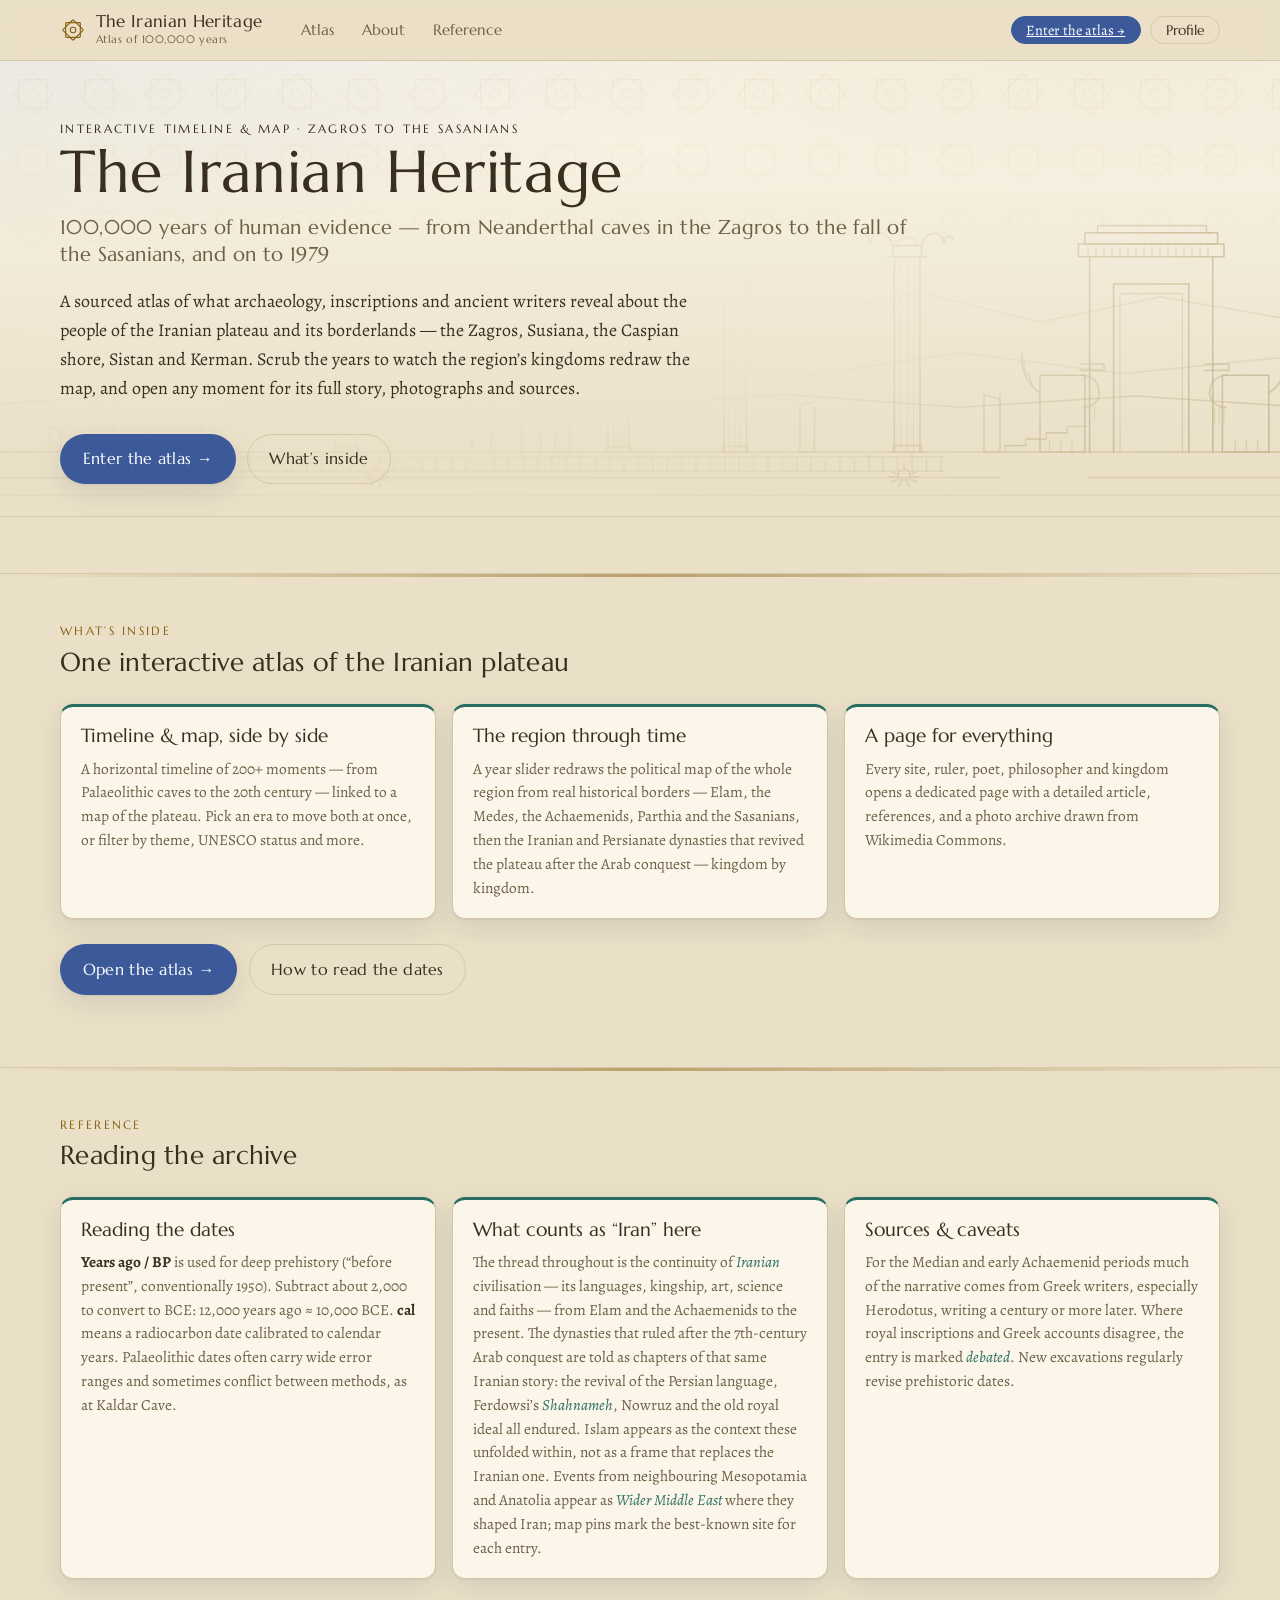
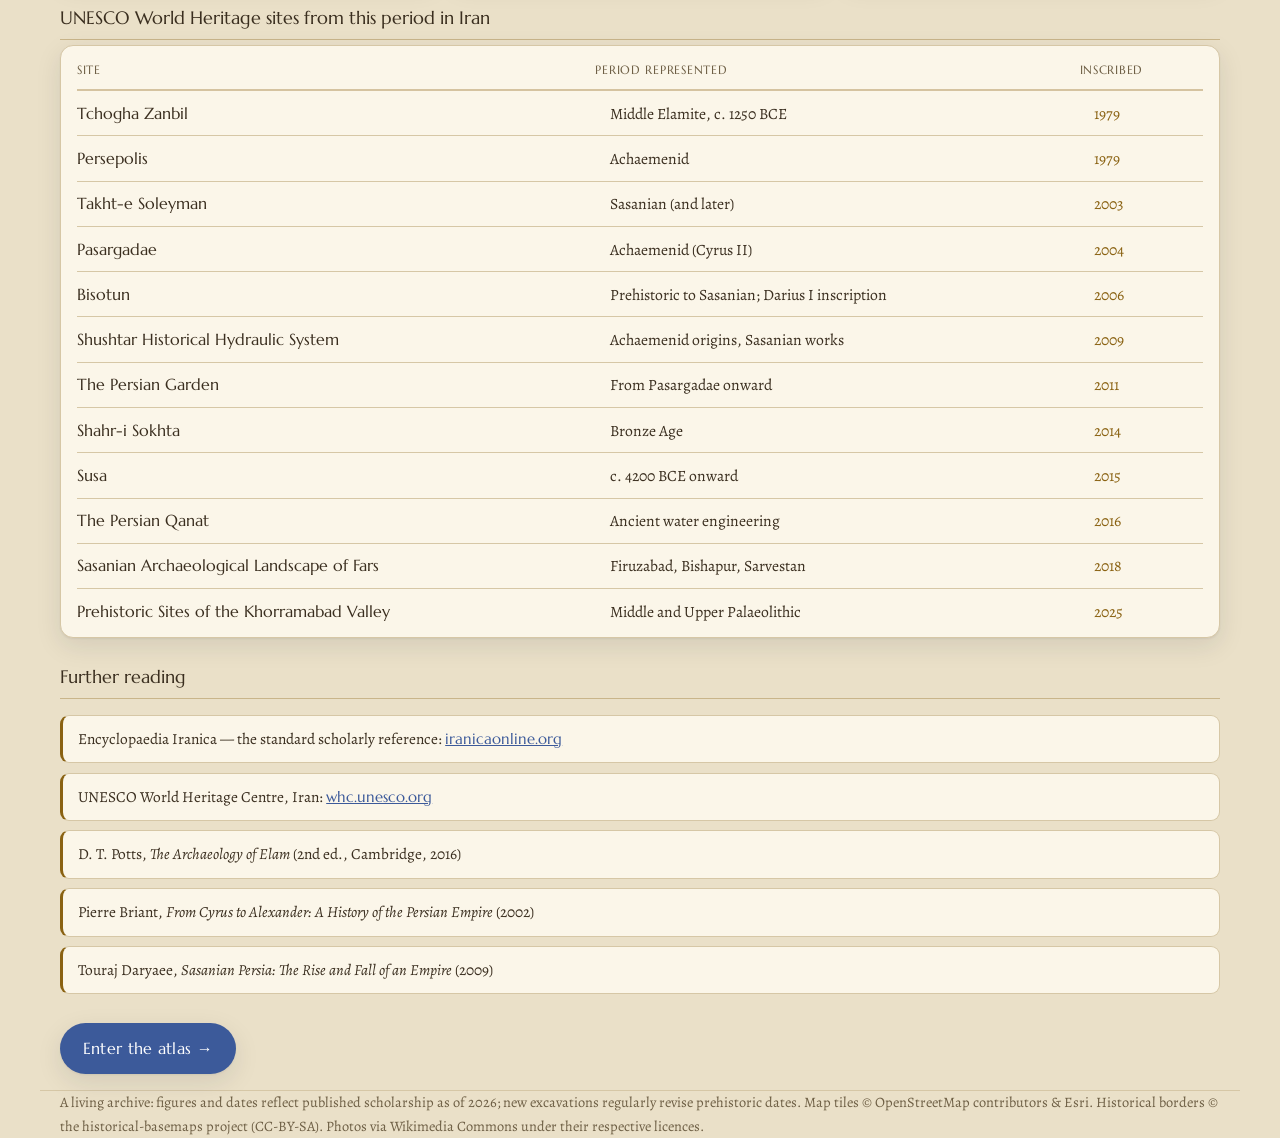
==== commit da7bcf5d: "Make the Iranian-continuity editorial stance explicit (focus over Islam) Content audit confirms the " ====
--- a/index.html
+++ b/index.html
@@ -9,7 +9,7 @@
 <link rel="preconnect" href="https://fonts.gstatic.com" crossorigin>
 <link href="https://fonts.googleapis.com/css2?family=Marcellus&family=Alegreya:ital,wght@0,400;0,500;0,700;1,400&display=swap" rel="stylesheet">
 <link rel="stylesheet" href="css/style.css?v=6">
-<link rel="stylesheet" href="css/redesign.css?v=16">
+<link rel="stylesheet" href="css/redesign.css?v=19">
 </head>
 <body>
 <span id="top"></span>
@@ -69,7 +69,7 @@
       </article>
       <article class="ref-card">
         <h3>The region through time</h3>
-        <p>A year slider redraws the political map of the whole region from real historical borders — Elam, Assyria, the Achaemenids, Parthia, the Sasanians, the caliphates and beyond — kingdom by kingdom.</p>
+        <p>A year slider redraws the political map of the whole region from real historical borders — Elam, the Medes, the Achaemenids, Parthia and the Sasanians, then the Iranian and Persianate dynasties that revived the plateau after the Arab conquest — kingdom by kingdom.</p>
       </article>
       <article class="ref-card">
         <h3>A page for everything</h3>
@@ -97,7 +97,7 @@
       </article>
       <article class="ref-card">
         <h3>What counts as “Iran” here</h3>
-        <p>Events from neighbouring Mesopotamia and Anatolia appear as <em>Wider Middle East</em> where they shaped Iran. Map pins mark the best-known site for each entry; empire-wide or climatic events are pinned to a representative location, and the trade-route overlays are illustrative and approximate.</p>
+        <p>The thread throughout is the continuity of <em>Iranian</em> civilisation — its languages, kingship, art, science and faiths — from Elam and the Achaemenids to the present. The dynasties that ruled after the 7th-century Arab conquest are told as chapters of that same Iranian story: the revival of the Persian language, Ferdowsi’s <em>Shahnameh</em>, Nowruz and the old royal ideal all endured. Islam appears as the context these unfolded within, not as a frame that replaces the Iranian one. Events from neighbouring Mesopotamia and Anatolia appear as <em>Wider Middle East</em> where they shaped Iran; map pins mark the best-known site for each entry.</p>
       </article>
       <article class="ref-card">
         <h3>Sources &amp; caveats</h3>
--- a/css/redesign.css
+++ b/css/redesign.css
@@ -503,3 +503,298 @@
 .rangebar .timebar-year.to{background:var(--gold)}
 .rangebar .timebar-year.to::after{border-top-color:var(--gold)}
 .rangebar .timebar-ticks{top:50px}
+
+/* ============================================================
+   Pass 8 — dashboard v2: floating search/filters, drawer panel,
+   tall era rail, compact period scroller
+   ============================================================ */
+.dash-grid{grid-template-columns:236px minmax(0,1fr);
+  grid-template-areas:"top top" "left center" "bottom bottom"}
+.dash-top{flex-wrap:wrap}
+
+/* left: Eras fill the column and expand vertically */
+.dash-left .era-rail{flex:1 1 auto;min-height:0;padding:.7rem;overflow:auto;display:flex;flex-direction:column;gap:.5rem}
+.dash-left .era-rail-top{margin-bottom:.1rem}
+.dash-left .era-rail .ribbon{flex:1 1 auto!important;min-height:0;height:auto;display:flex;flex-direction:column;gap:6px}
+.dash-left .era-rail .ribbon button{flex:1 1 0!important;min-height:46px;padding:.4rem .6rem}
+.dash-left .era-rail .era-name{-webkit-line-clamp:2}
+
+/* map floating overlay: search + filter accordion (top-left) */
+.map-overlay{position:absolute;left:12px;top:12px;z-index:600;width:min(320px,58%);display:flex;flex-direction:column;gap:.5rem}
+.map-overlay .search{flex:0 0 auto;width:100%;height:auto;background:var(--surface2);box-shadow:var(--shadow-1);border-color:var(--rule)}
+.filter-menu{position:relative;align-self:flex-start}
+.filter-btn{display:inline-flex;align-items:center;gap:.5rem;font-family:var(--display);font-size:.9rem;
+  background:var(--surface2);color:var(--ink);border:1px solid var(--rule);border-radius:999px;
+  padding:.42rem .9rem;cursor:pointer;box-shadow:var(--shadow-1)}
+.filter-btn .count{color:var(--muted);font-family:var(--body);font-size:.8rem}
+.filter-btn .filter-caret{color:var(--muted);font-size:.7rem}
+.filter-panel{position:absolute;left:0;top:calc(100% + 6px);z-index:10;width:min(330px,74vw);
+  background:var(--surface2);border:1px solid var(--rule);border-radius:var(--r-md);box-shadow:var(--shadow-2);
+  padding:.85rem .95rem;display:flex;flex-direction:column;gap:.9rem;max-height:70vh;overflow:auto}
+.fp-group{display:flex;flex-direction:column;gap:.45rem}
+.fp-label{font-family:var(--display);text-transform:uppercase;letter-spacing:.1em;font-size:.68rem;color:var(--muted)}
+.fp-check{display:flex;align-items:center;gap:.5rem;font-size:.92rem;cursor:pointer;color:var(--ink)}
+.fp-check input{accent-color:var(--lapis)}
+.fp-note{font-size:.72rem;color:var(--muted)}
+.fp-routes{display:flex;flex-direction:column;gap:.3rem}
+.fp-routes label{display:flex;align-items:center;gap:.45rem;cursor:pointer;white-space:nowrap;font-size:.9rem;color:var(--ink)}
+.fp-routes .swatch{width:1.1rem;height:0;border-top-width:3px;border-top-style:solid;display:inline-block}
+.fp-routes input{accent-color:var(--lapis)}
+
+/* map controls compact (top-right) */
+.map-panel{width:150px}
+.dash-top .viewseg button{font-size:.85rem;padding:.34rem .8rem}
+
+/* compact, narrower period scroller */
+.timebar.compact{max-width:760px;margin:0 auto;width:100%;padding:.4rem 1.2rem .55rem;border:0;
+  border-top:1px solid var(--rule);background:var(--surface);box-shadow:none;border-radius:0}
+.timebar.compact .rangebar{height:52px}
+.timebar.compact .rangebar-rail{top:26px;height:6px}
+.timebar.compact .rangebar input[type=range]{top:19px}
+.timebar.compact .rangebar .timebar-year{top:0;font-size:.78rem;padding:.1rem .5rem}
+.timebar.compact .rangebar .timebar-ticks{top:36px}
+.timebar.compact .rangebar .timebar-ticks b{display:none}
+
+/* details drawer sits below the header, opens/closes (slide-over) */
+.dash .panel{top:54px;height:calc(100vh - 54px)}
+
+@media (max-width:900px){
+  .map-overlay{width:min(320px,80%)}
+  .dash .panel{top:0;height:100%}
+}
+
+/* ============================================================
+   Pass 9 — full-width scroller; tidy (non-truncated) timeline cards
+   ============================================================ */
+.dash .timebar.compact{max-width:none;margin:0;width:100%}
+/* dashboard timeline cards: title + place only (full text lives in the drawer),
+   so nothing is ever cut mid-sentence */
+.dash .tl-card p, .dash .tl-card .tl-tags{display:none}
+.dash .tl-card h3{display:-webkit-box;-webkit-line-clamp:2;-webkit-box-orient:vertical;overflow:hidden}
+
+/* ============================================================
+   Pass 10 — left navigator (dynasties + eras) & Kingdom pages
+   ============================================================ */
+/* left column becomes a scrollable, collapsible navigator */
+.dash-left .leftnav{flex:1 1 auto;min-height:0;display:flex;flex-direction:column;overflow:hidden}
+.lnav-sec{display:flex;flex-direction:column;min-height:0;flex:1 1 auto;border-bottom:1px solid var(--rule)}
+.lnav-sec:last-child{border-bottom:0}
+.lnav-sec.collapsed{flex:0 0 auto}
+.lnav-head{display:flex;align-items:center;gap:.6rem;width:100%;padding:.62rem .8rem;background:var(--surface);
+  border:0;border-bottom:1px solid transparent;cursor:pointer;text-align:left;color:var(--ink);font:inherit;
+  position:sticky;top:0;z-index:2}
+.lnav-head:hover{background:var(--surface2)}
+.lnav-titles{display:flex;flex-direction:column;flex:1 1 auto;min-width:0;gap:.05rem}
+.lnav-title{font-family:var(--display);font-size:1rem;letter-spacing:.01em;line-height:1.1}
+.lnav-sub{font-size:.64rem;color:var(--muted);text-transform:uppercase;letter-spacing:.14em}
+.lnav-caret{flex:0 0 auto;transition:transform .2s ease;color:var(--muted);font-size:.85rem}
+.lnav-sec.collapsed .lnav-caret{transform:rotate(-90deg)}
+.lnav-body{flex:1 1 auto;min-height:0;overflow:auto;padding:.45rem .55rem .7rem}
+.lnav-sec.collapsed .lnav-body{display:none}
+/* neutralise old era-rail sizing now that it lives inside a scroller */
+.dash-left .leftnav .era-rail{flex:0 0 auto!important;overflow:visible!important;padding:0!important;gap:.35rem}
+.dash-left .leftnav .era-rail .ribbon{flex:0 0 auto!important;height:auto;gap:5px;overflow:visible}
+
+/* dynasties list */
+.dyn-list{display:flex;flex-direction:column;gap:2px}
+.dyn-group{font-family:var(--display);font-size:.63rem;text-transform:uppercase;letter-spacing:.18em;
+  color:var(--muted);margin:.7rem .3rem .3rem;border-top:1px solid var(--rule);padding-top:.55rem}
+.dyn-group:first-child{margin-top:.15rem;border-top:0;padding-top:0}
+.dyn-item{display:flex;align-items:center;gap:.5rem;width:100%;padding:.4rem .45rem;border-radius:9px;
+  border:1px solid transparent;background:transparent;cursor:pointer;text-align:left;color:var(--ink);
+  transition:background .15s,border-color .15s,transform .1s}
+.dyn-item:hover{background:var(--surface2);border-color:var(--rule);transform:translateX(2px)}
+.dyn-item[aria-current="true"]{background:color-mix(in srgb,var(--dc) 15%,transparent);border-color:var(--dc)}
+.dyn-swatch{flex:0 0 auto;width:4px;align-self:stretch;min-height:30px;border-radius:3px;background:var(--dc)}
+.dyn-main{flex:1 1 auto;min-width:0;display:flex;flex-direction:column;line-height:1.18}
+.dyn-name{font-family:var(--display);font-size:.9rem;white-space:nowrap;overflow:hidden;text-overflow:ellipsis}
+.dyn-years{font-size:.67rem;color:var(--muted)}
+.dyn-count{flex:0 0 auto;font-size:.64rem;color:var(--muted);background:var(--surface);border:1px solid var(--rule);
+  border-radius:999px;padding:.03rem .4rem;min-width:17px;text-align:center}
+.dyn-go{flex:0 0 auto;color:var(--dc);font-size:1rem;opacity:0;transition:opacity .15s,transform .15s;transform:translateX(-3px)}
+.dyn-item:hover .dyn-go{opacity:1;transform:translateX(0)}
+
+/* scrollable filter panel */
+.filter-panel{max-height:min(72vh,580px);overflow:auto;overscroll-behavior:contain}
+.filter-panel .fp-group{scroll-margin-top:8px}
+
+/* ---- Kingdom (dynasty) full pages ---- */
+.fp-khero .fp-date{opacity:.95}
+.fp-kingdom .king-facts{display:flex;flex-wrap:wrap;gap:.6rem;margin:0 0 1.3rem}
+.king-facts>div{flex:1 1 150px;background:var(--surface2);border:1px solid var(--rule);border-radius:12px;
+  padding:.6rem .85rem;display:flex;flex-direction:column;gap:.1rem}
+.king-facts span{font-size:.66rem;text-transform:uppercase;letter-spacing:.13em;color:var(--muted)}
+.king-facts b{font-family:var(--display);font-size:1.02rem;line-height:1.2}
+.king-map{margin:.3rem 0 1.5rem;border-radius:14px;overflow:hidden;border:1px solid var(--rule);
+  background:var(--surface2);box-shadow:var(--shadow-1)}
+.king-map img{width:100%;display:block;cursor:zoom-in;transition:filter .2s}
+.king-map:hover img{filter:brightness(1.03)}
+.king-map figcaption{font-size:.78rem;color:var(--muted);padding:.55rem .8rem}
+.fp-hcount{font-family:var(--display);font-size:.74rem;background:var(--surface2);border:1px solid var(--rule);
+  border-radius:999px;padding:.05rem .55rem;vertical-align:middle;color:var(--muted);margin-left:.4rem}
+.king-grid{display:grid;grid-template-columns:repeat(auto-fill,minmax(215px,1fr));gap:.7rem;margin:.2rem 0 1.6rem}
+.king-card{display:flex;align-items:center;gap:.7rem;padding:.5rem;border-radius:13px;border:1px solid var(--rule);
+  background:var(--surface);cursor:pointer;text-align:left;color:var(--ink);
+  transition:transform .12s,box-shadow .15s,border-color .15s}
+.king-card:hover{transform:translateY(-2px);box-shadow:var(--shadow-2);border-color:var(--gold)}
+.king-thumb{flex:0 0 auto;width:54px;height:54px;border-radius:50%;background:var(--surface2) center/cover no-repeat;
+  border:1px solid var(--rule);display:flex;align-items:center;justify-content:center;color:var(--muted)}
+.king-info{flex:1 1 auto;min-width:0;display:flex;flex-direction:column;gap:.1rem}
+.king-name{font-family:var(--display);font-size:.93rem;line-height:1.2}
+.king-date{font-size:.73rem;color:var(--muted);white-space:nowrap;overflow:hidden;text-overflow:ellipsis}
+.king-go{flex:0 0 auto;color:var(--muted);font-size:1.1rem}
+.coin-gallery{grid-template-columns:repeat(auto-fill,minmax(148px,1fr))!important}
+.coin-gallery img{height:150px!important;object-fit:contain!important;background:var(--surface2)}
+
+/* ============================================================
+   Pass 11 — hierarchical navigator (period→dynasty→king),
+   full-height left panel, shorter timeline, collapse controls
+   ============================================================ */
+/* grid: left column spans full height; timeline shrinks to a strip under the map */
+body.dash .dash-grid{
+  grid-template-columns:290px minmax(0,1fr);
+  grid-template-rows:auto minmax(0,1fr) clamp(158px,20vh,216px);
+  grid-template-areas:"top top" "left center" "left bottom"}
+body.dash .dash-grid.left-off{grid-template-columns:0 minmax(0,1fr)}
+body.dash .dash-grid.tl-off{grid-template-rows:auto minmax(0,1fr) 31px}
+
+/* left panel shell */
+.dash-left{overflow:hidden}
+.dash-left .leftnav{flex:1 1 auto;min-height:0;display:flex;flex-direction:column;overflow:hidden}
+.leftnav-head{flex:0 0 auto;display:flex;align-items:center;gap:.45rem;padding:.5rem .6rem .5rem .7rem;
+  border-bottom:1px solid var(--rule);background:var(--surface)}
+.leftnav-titles{flex:1 1 auto;display:flex;flex-direction:column;min-width:0;gap:.04rem}
+.leftnav-title{font-family:var(--display);font-size:.98rem;letter-spacing:.01em;line-height:1.05}
+.leftnav-sub{font-size:.6rem;color:var(--muted);text-transform:uppercase;letter-spacing:.11em}
+.leftnav-btn{flex:0 0 auto;width:26px;height:26px;border:1px solid var(--rule);background:var(--surface2);
+  border-radius:7px;color:var(--muted);cursor:pointer;font-size:.8rem;display:flex;align-items:center;justify-content:center;transition:.15s}
+.leftnav-btn:hover{color:var(--ink);border-color:var(--gold);background:var(--surface)}
+.leftnav-btn[aria-pressed="true"]{color:var(--gold);border-color:var(--gold)}
+.leftnav-reopen{position:fixed;left:0;top:64px;z-index:650;width:24px;height:44px;border:1px solid var(--rule);
+  border-left:0;background:var(--surface);border-radius:0 9px 9px 0;box-shadow:var(--shadow-1);cursor:pointer;
+  color:var(--muted);font-size:.9rem}
+.leftnav-reopen:hover{color:var(--ink)}
+body.dash .dash-grid.left-off .dash-left{border-right:0;opacity:0;pointer-events:none}
+
+/* the tree */
+.nav-tree{flex:1 1 auto;min-height:0;overflow:auto;padding:.35rem .3rem .7rem;overscroll-behavior:contain}
+.tnode{position:relative}
+.trow{display:flex;align-items:center;gap:.38rem;border-radius:8px;padding:.27rem .35rem;transition:background .12s}
+.era-row:hover,.dyn-row:hover{background:var(--surface2)}
+.tcaret{flex:0 0 auto;width:18px;height:18px;border:0;background:transparent;color:var(--muted);cursor:pointer;
+  font-size:.66rem;display:flex;align-items:center;justify-content:center;transition:transform .16s ease}
+.tnode.open>.trow>.tcaret{transform:rotate(90deg)}
+.tcaret.empty{cursor:default;opacity:.25}
+.tchildren{display:none;margin:.1rem 0 .25rem .55rem;padding-left:.55rem;border-left:1px solid var(--rule)}
+.tnode.open>.tchildren{display:block}
+.tdot{flex:0 0 auto;width:9px;height:9px;border-radius:50%}
+.tbar{flex:0 0 auto;width:4px;align-self:stretch;min-height:22px;border-radius:3px;background:var(--dc)}
+.tlabel{flex:1 1 auto;min-width:0;display:flex;flex-direction:column;align-items:flex-start;gap:.01rem;
+  background:transparent;border:0;cursor:pointer;text-align:left;color:var(--ink);padding:.05rem 0}
+.tname{font-family:var(--display);font-size:.9rem;line-height:1.14;max-width:100%;white-space:nowrap;overflow:hidden;text-overflow:ellipsis}
+.tmeta{font-size:.65rem;color:var(--muted)}
+.tcount{flex:0 0 auto;font-size:.63rem;color:var(--muted);background:var(--surface2);border:1px solid var(--rule);
+  border-radius:999px;padding:.01rem .4rem;min-width:16px;text-align:center}
+.tpage{flex:0 0 auto;width:23px;height:23px;border:1px solid var(--rule);background:var(--surface);border-radius:6px;
+  color:var(--muted);cursor:pointer;font-size:.72rem;display:flex;align-items:center;justify-content:center;transition:.15s}
+.tpage:hover{border-color:var(--dc);color:var(--dc);background:color-mix(in srgb,var(--dc) 13%,var(--surface))}
+/* active (filtered) states */
+.era-node.active>.era-row{background:color-mix(in srgb,var(--ec) 15%,transparent);box-shadow:inset 0 0 0 1px color-mix(in srgb,var(--ec) 55%,transparent)}
+.era-node.active>.era-row .tname{color:var(--ec)}
+.dyn-node.active>.dyn-row{background:color-mix(in srgb,var(--dc) 16%,transparent);box-shadow:inset 0 0 0 1px var(--dc)}
+.dyn-node.active>.dyn-row .tname{color:var(--dc)}
+/* king leaves */
+.tleaf{display:flex;align-items:center;gap:.45rem;width:100%;padding:.23rem .4rem;border:0;background:transparent;
+  cursor:pointer;text-align:left;color:var(--ink);border-radius:7px;transition:background .12s}
+.tleaf:hover{background:var(--surface2)}
+.tleaf-dot{flex:0 0 auto;width:7px;height:7px;border-radius:50%;background:var(--dc)}
+.tleaf .tname{font-family:var(--body);font-weight:600;font-size:.82rem}
+.tleaf .tmeta{margin-left:auto;padding-left:.4rem;white-space:nowrap}
+
+/* bottom timeline: header strip + collapse */
+.dash-bottom{display:flex;flex-direction:column;min-height:0}
+.tl-head{flex:0 0 auto;display:flex;align-items:center;gap:.6rem;height:30px;padding:0 .3rem 0 .85rem;
+  border-bottom:1px solid var(--rule);background:var(--surface)}
+.tl-head-label{font-family:var(--display);font-size:.78rem;color:var(--muted);text-transform:uppercase;letter-spacing:.14em}
+.tl-head-count{font-size:.73rem;color:var(--muted);overflow:hidden;text-overflow:ellipsis;white-space:nowrap}
+.tl-toggle{margin-left:auto;width:26px;height:22px;border:1px solid var(--rule);background:var(--surface2);
+  border-radius:6px;cursor:pointer;color:var(--muted);font-size:.7rem}
+.tl-toggle:hover{color:var(--ink);border-color:var(--gold)}
+.dash-bottom .tl-scroll{flex:1 1 auto;min-height:0;height:auto}
+body.dash .dash-grid.tl-off .dash-bottom .tl-scroll{display:none}
+
+/* stack cleanly on small screens */
+@media (max-width:900px){
+  body.dash .dash-grid{grid-template-columns:1fr;grid-template-rows:auto auto auto auto;
+    grid-template-areas:"top" "left" "center" "bottom"}
+  .dash-left{max-height:46vh}
+  .leftnav-reopen{display:none}
+}
+
+/* ============================================================
+   Pass 12 — fix horizontal overflow + uniform tree spacing + polish
+   ============================================================ */
+/* kill the sliver of horizontal scroll (edge time-labels overflow) */
+body.dash{overflow-x:hidden}
+body.dash .dash-grid{max-width:100vw}
+/* give the compact scroller side room so the end labels stay on-screen */
+.dash-center .timebar.compact{padding-left:1.5rem;padding-right:1.5rem;box-sizing:border-box}
+
+/* uniform, compact tree rows (flex column with explicit gaps) */
+.nav-tree{display:flex;flex-direction:column;gap:2px}
+.tnode{flex:0 0 auto}
+.trow{min-height:34px}
+.era-node>.era-row{padding:.3rem .4rem}
+.tchildren{display:flex;flex-direction:column;gap:2px;margin:.15rem 0 .3rem .55rem;padding-left:.55rem}
+.tnode:not(.open)>.tchildren{display:none}
+/* a touch more left breathing room in the panel header */
+.leftnav-head{padding-left:.85rem}
+.nav-tree{padding-left:.45rem}
+/* widen the left column slightly so long dynasty names fit */
+body.dash .dash-grid{grid-template-columns:298px minmax(0,1fr)}
+body.dash .dash-grid.left-off{grid-template-columns:0 minmax(0,1fr)}
+
+/* ============================================================
+   Pass 13 — draggable section sizes (timeline height + panel width)
+   ============================================================ */
+body.dash{--tl-h:348px; --left-w:298px}
+body.dash .dash-grid{
+  grid-template-columns:var(--left-w) minmax(0,1fr);
+  grid-template-rows:auto minmax(0,1fr) var(--tl-h)}
+body.dash .dash-grid.left-off{grid-template-columns:0 minmax(0,1fr)}
+body.dash .dash-grid.tl-off{grid-template-rows:auto minmax(0,1fr) 31px}
+
+/* the left panel needs positioning context for its edge resizer */
+.dash-left{position:relative}
+.left-resizer{position:absolute;top:0;right:0;bottom:0;width:9px;z-index:20;cursor:col-resize;
+  touch-action:none}
+.left-resizer::after{content:"";position:absolute;top:50%;right:2px;width:3px;height:42px;transform:translateY(-50%);
+  border-radius:3px;background:var(--rule);opacity:0;transition:opacity .15s}
+.left-resizer:hover::after,body.resizing-col .left-resizer::after{opacity:.9;background:var(--gold)}
+body.dash .dash-grid.left-off .left-resizer{display:none}
+
+/* timeline top-edge resizer (a thin grab strip above the header) */
+.dash-bottom{position:relative}
+.tl-resizer{flex:0 0 7px;height:7px;cursor:row-resize;touch-action:none;position:relative;
+  border-bottom:1px solid var(--rule);background:var(--surface)}
+.tl-resizer::after{content:"";position:absolute;left:50%;top:50%;width:46px;height:3px;transform:translate(-50%,-50%);
+  border-radius:3px;background:var(--rule);opacity:.7;transition:opacity .15s,background .15s}
+.tl-resizer:hover::after,body.resizing-row .tl-resizer::after{opacity:1;background:var(--gold)}
+body.dash .dash-grid.tl-off .tl-resizer{display:none}
+
+/* while dragging: lock the cursor and prevent text selection / iframe capture */
+body.resizing-col,body.resizing-col *{cursor:col-resize!important;user-select:none}
+body.resizing-row,body.resizing-row *{cursor:row-resize!important;user-select:none}
+body.resizing-col .leaflet-container,body.resizing-row .leaflet-container{pointer-events:none}
+
+/* ============================================================
+   Pass 14 — section headers (Pre-Iron Age, dynasty groups)
+   ============================================================ */
+.sec-row{padding:.36rem .4rem}
+.sec-row .tname{font-size:.76rem;text-transform:uppercase;letter-spacing:.1em;color:var(--muted)}
+.sec-row .tmeta{font-size:.62rem}
+.sec-row:hover .tname{color:var(--ink)}
+.sec-node.active>.sec-row{background:var(--surface2);box-shadow:inset 0 0 0 1px var(--gold)}
+.sec-node.active>.sec-row .tname{color:var(--gold)}
+.sec-node>.tchildren{margin-left:.4rem;padding-left:.5rem;border-left:1px dashed var(--rule)}
+.sec-row .tcaret{color:var(--ink)}
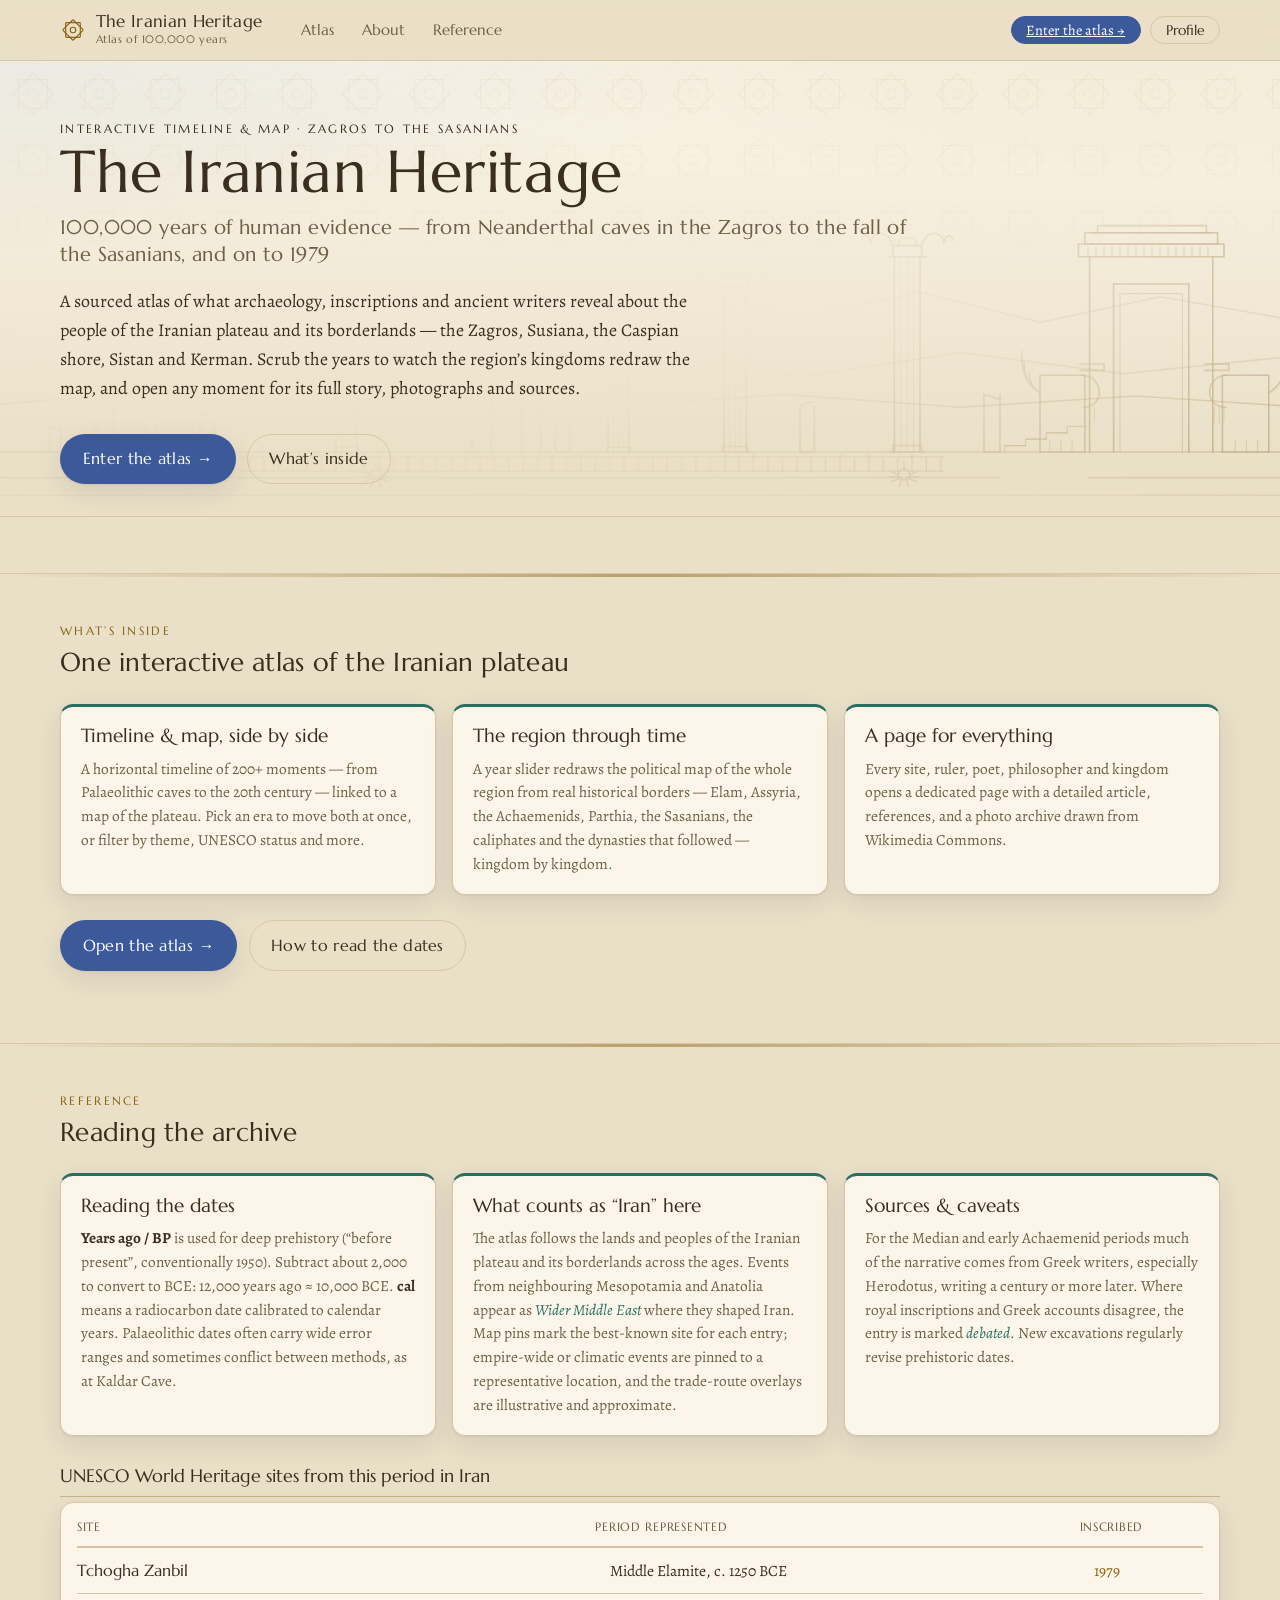
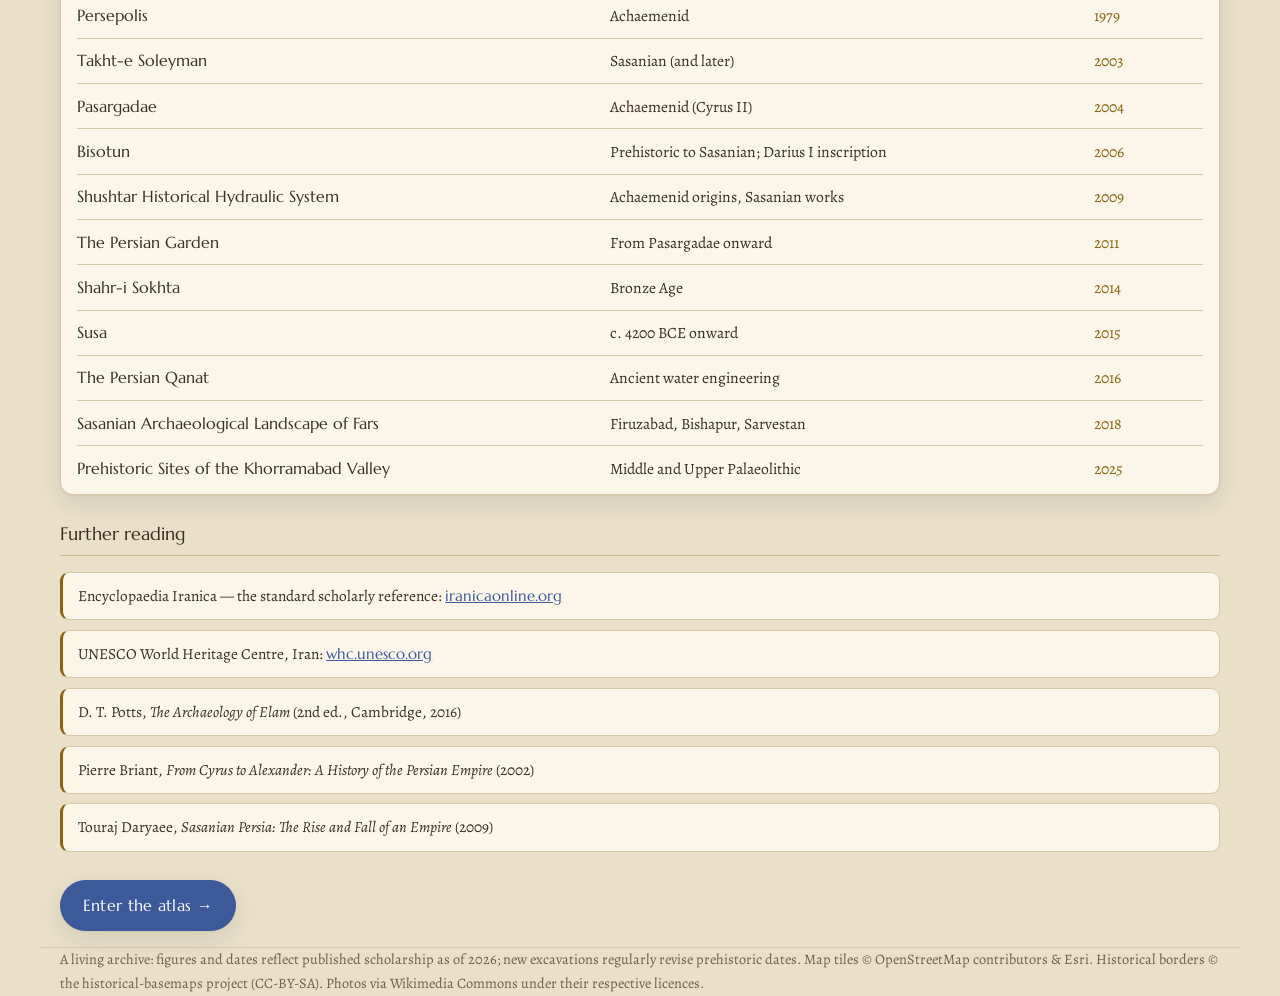
==== commit 52fa375e: "Add the post-conquest resistance movements (8th-9th c.) New 'Resistance & revolts' category and 12 d" ====
--- a/index.html
+++ b/index.html
@@ -69,7 +69,7 @@
       </article>
       <article class="ref-card">
         <h3>The region through time</h3>
-        <p>A year slider redraws the political map of the whole region from real historical borders — Elam, the Medes, the Achaemenids, Parthia and the Sasanians, then the Iranian and Persianate dynasties that revived the plateau after the Arab conquest — kingdom by kingdom.</p>
+        <p>A year slider redraws the political map of the whole region from real historical borders — Elam, Assyria, the Achaemenids, Parthia, the Sasanians, the caliphates and the dynasties that followed — kingdom by kingdom.</p>
       </article>
       <article class="ref-card">
         <h3>A page for everything</h3>
@@ -97,7 +97,7 @@
       </article>
       <article class="ref-card">
         <h3>What counts as “Iran” here</h3>
-        <p>The thread throughout is the continuity of <em>Iranian</em> civilisation — its languages, kingship, art, science and faiths — from Elam and the Achaemenids to the present. The dynasties that ruled after the 7th-century Arab conquest are told as chapters of that same Iranian story: the revival of the Persian language, Ferdowsi’s <em>Shahnameh</em>, Nowruz and the old royal ideal all endured. Islam appears as the context these unfolded within, not as a frame that replaces the Iranian one. Events from neighbouring Mesopotamia and Anatolia appear as <em>Wider Middle East</em> where they shaped Iran; map pins mark the best-known site for each entry.</p>
+        <p>The atlas follows the lands and peoples of the Iranian plateau and its borderlands across the ages. Events from neighbouring Mesopotamia and Anatolia appear as <em>Wider Middle East</em> where they shaped Iran. Map pins mark the best-known site for each entry; empire-wide or climatic events are pinned to a representative location, and the trade-route overlays are illustrative and approximate.</p>
       </article>
       <article class="ref-card">
         <h3>Sources &amp; caveats</h3>
